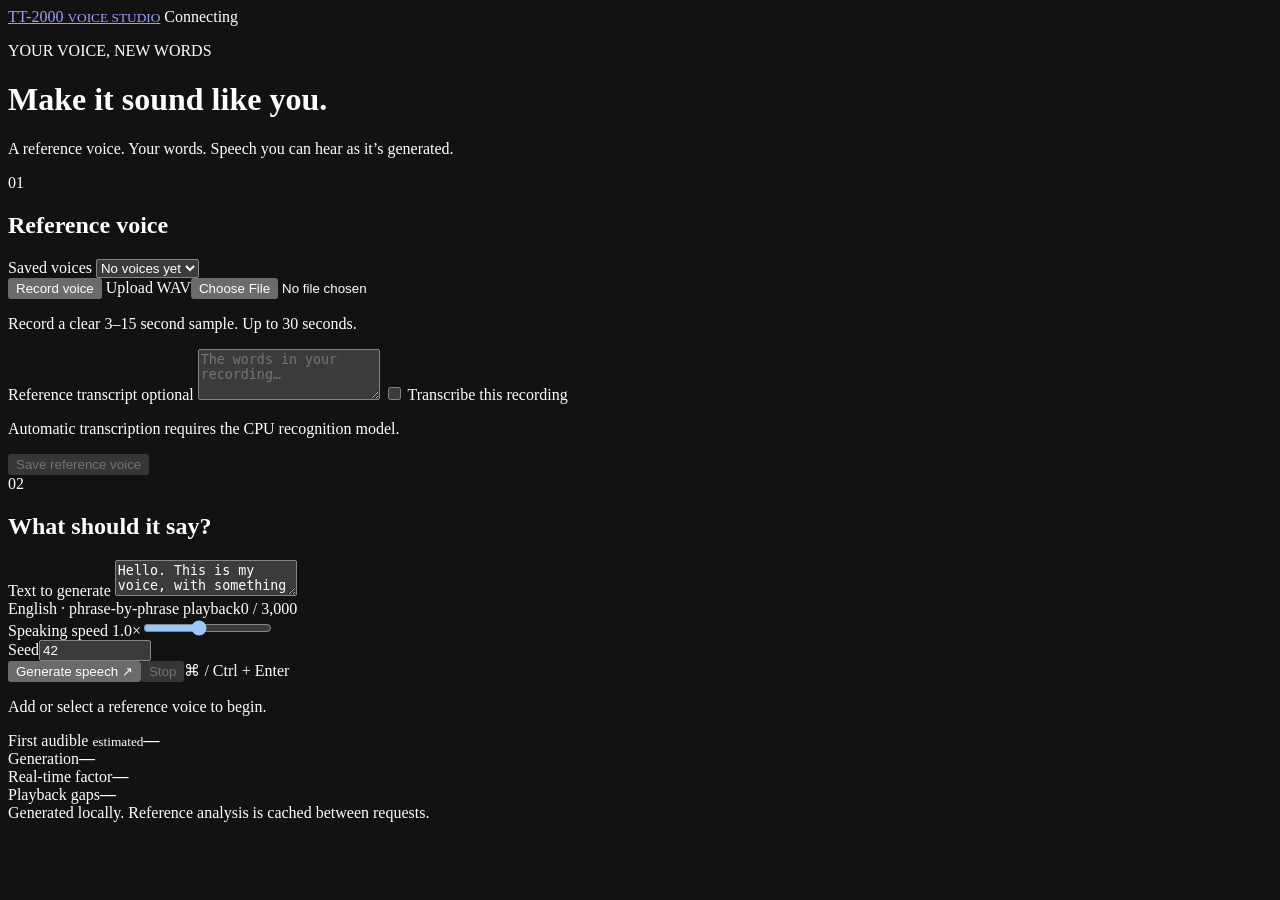
==== src/t2000/static/index.html @ 072b77ae "Add browser voice studio" ====
<!doctype html>
<html lang="en">
<head>
  <meta charset="utf-8">
  <meta name="viewport" content="width=device-width, initial-scale=1">
  <meta name="color-scheme" content="dark">
  <title>T-2000 · Voice Studio</title>
  <link rel="stylesheet" href="/static/studio.css">
</head>
<body>
  <div class="shell">
    <header class="topbar">
      <a class="brand" href="/" aria-label="T-2000 Voice Studio"><span class="brand-mark" aria-hidden="true">T</span><span>T-2000 <small>VOICE STUDIO</small></span></a>
      <span id="runtime-status" class="runtime-status" role="status"><i aria-hidden="true"></i>Connecting</span>
    </header>
    <main>
      <div class="intro"><p class="eyebrow">YOUR VOICE, NEW WORDS</p><h1>Make it sound like you.</h1><p>A reference voice. Your words. Speech you can hear as it’s generated.</p></div>
      <div class="studio-grid">
        <section class="panel reference-panel" aria-labelledby="reference-title">
          <div class="panel-heading"><span class="step">01</span><h2 id="reference-title">Reference voice</h2></div>
          <label for="profile-select">Saved voices</label>
          <select id="profile-select"><option value="">No voices yet</option></select>
          <div class="reference-actions">
            <button id="record-button" type="button" class="button secondary"><span id="record-dot" class="record-dot" aria-hidden="true"></span><span id="record-label">Record voice</span></button>
            <label class="button secondary upload-button" for="reference-file">Upload WAV<input id="reference-file" type="file" accept=".wav,audio/wav,audio/x-wav"></label>
          </div>
          <p id="capture-status" class="hint">Record a clear 3–15 second sample. Up to 30 seconds.</p>
          <audio id="reference-player" controls hidden preload="metadata" aria-label="Reference recording"></audio>
          <div id="draft-fields" hidden>
            <label for="voice-name">Voice name</label><input id="voice-name" type="text" maxlength="80" placeholder="My voice" autocomplete="off">
          </div>
          <div id="transcript-section">
            <label for="reference-transcript">Reference transcript <span class="optional">optional</span></label>
            <textarea id="reference-transcript" rows="3" maxlength="4000" placeholder="The words in your recording…"></textarea>
            <label id="transcribe-label" class="checkbox-label"><input id="auto-transcribe" type="checkbox"> Transcribe this recording</label>
            <p class="hint small">Automatic transcription requires the CPU recognition model.</p>
          </div>
          <button id="save-reference" type="button" class="button secondary full-width" disabled>Save reference voice</button>
          <button id="save-transcript" type="button" class="text-button" hidden>Save transcript</button>
          <button id="prepare-voice" type="button" class="button secondary full-width" hidden>Prepare voice for generation</button>
          <div id="reference-summary" class="reference-summary" hidden></div>
        </section>
        <section class="panel generation-panel" aria-labelledby="generation-title">
          <div class="panel-heading"><span class="step">02</span><h2 id="generation-title">What should it say?</h2></div>
          <label class="sr-only" for="speech-text">Text to generate</label>
          <textarea id="speech-text" class="speech-editor" maxlength="3000" placeholder="Write something you’d like to hear in this voice…" spellcheck="true">Hello. This is my voice, with something new to say.</textarea>
          <div class="editor-footer"><span>English · phrase-by-phrase playback</span><span id="character-count">0 / 3,000</span></div>
          <div class="generation-settings">
            <div class="speed-setting"><label for="speech-speed">Speaking speed <output id="speed-value" for="speech-speed">1.0×</output></label><input id="speech-speed" type="range" min="0.7" max="1.4" step="0.05" value="1"></div>
            <div class="seed-setting"><label for="speech-seed">Seed</label><input id="speech-seed" type="number" min="0" max="4294967295" step="1" value="42"></div>
          </div>
          <div class="generation-actions"><button id="generate-button" type="button" class="button primary">Generate speech <span aria-hidden="true">↗</span></button><button id="stop-button" type="button" class="button secondary" disabled>Stop</button><span class="keyboard-hint">⌘ / Ctrl + Enter</span></div>
          <p id="session-status" class="session-status" role="status" aria-live="polite">Add or select a reference voice to begin.</p>
          <div class="metrics" aria-label="Generation measurements">
            <div><span>First audible <small>estimated</small></span><strong id="metric-audible">—</strong></div>
            <div><span>Generation</span><strong id="metric-generation">—</strong></div>
            <div><span>Real-time factor</span><strong id="metric-rtf">—</strong></div>
            <div><span>Playback gaps</span><strong id="metric-gaps">—</strong></div>
          </div>
          <div id="output-section" class="output-section" hidden><div class="output-heading"><h3>Generated speech</h3><a id="download-link" class="text-button" download="t2000-speech.wav">Download WAV ↓</a></div><audio id="output-player" controls preload="metadata" aria-label="Generated speech"></audio></div>
        </section>
      </div>
      <section id="analysis-panel" class="panel analysis-panel" aria-labelledby="analysis-title" hidden>
        <div class="analysis-heading"><div><p class="eyebrow">REFERENCE DETAILS</p><h2 id="analysis-title">A closer listen.</h2></div><span class="hint">Acoustic diagnostics · pitch is approximate</span></div>
        <div class="plots"><figure><figcaption>Waveform <span>Amplitude over time</span></figcaption><canvas id="waveform-plot" role="img" aria-label="Reference waveform"></canvas></figure><figure><figcaption>Pitch <span>Fundamental frequency</span></figcaption><canvas id="pitch-plot" role="img" aria-label="Approximate reference pitch"></canvas></figure><figure><figcaption>Spectrum <span>Relative energy by frequency</span></figcaption><canvas id="spectrum-plot" role="img" aria-label="Reference frequency spectrum"></canvas></figure></div>
      </section>
    </main>
    <footer>Generated locally. <span>Reference analysis is cached between requests.</span></footer>
  </div>
  <script type="module" src="/static/studio.js"></script>
</body>
</html>
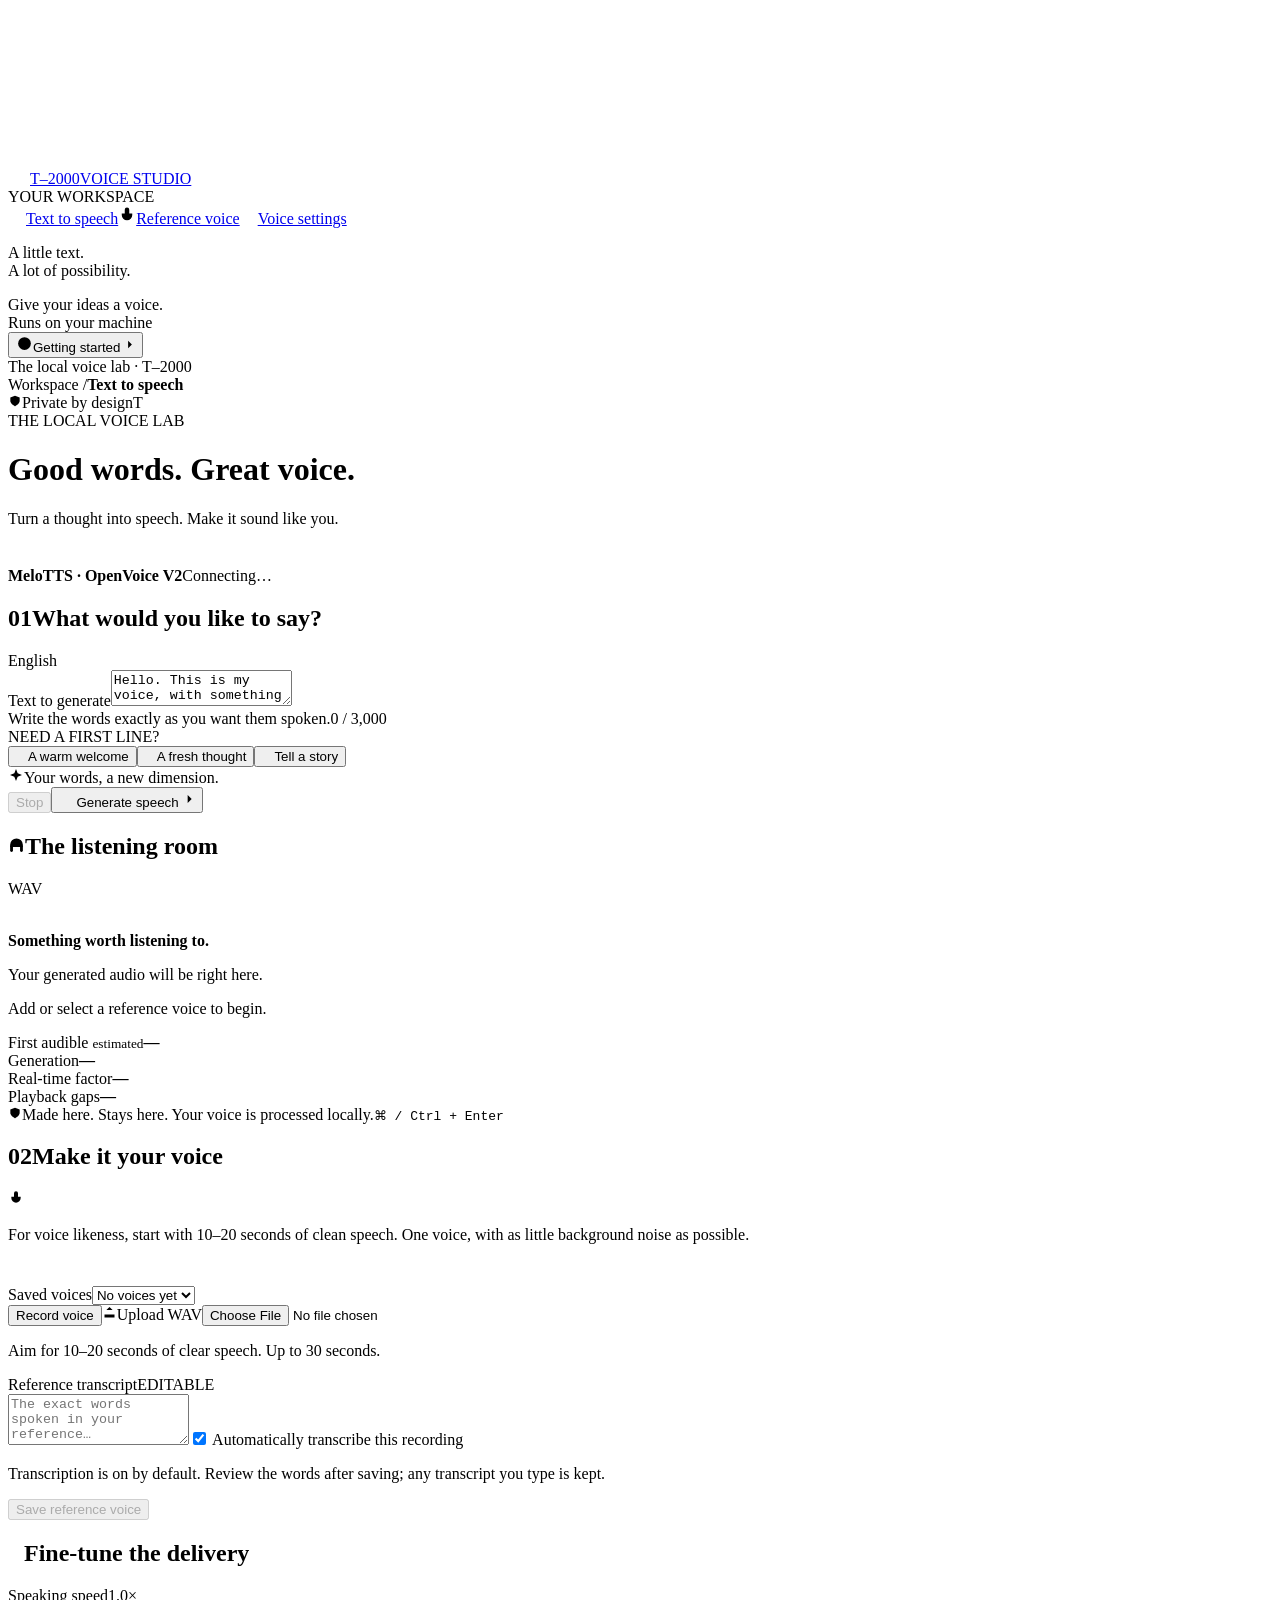
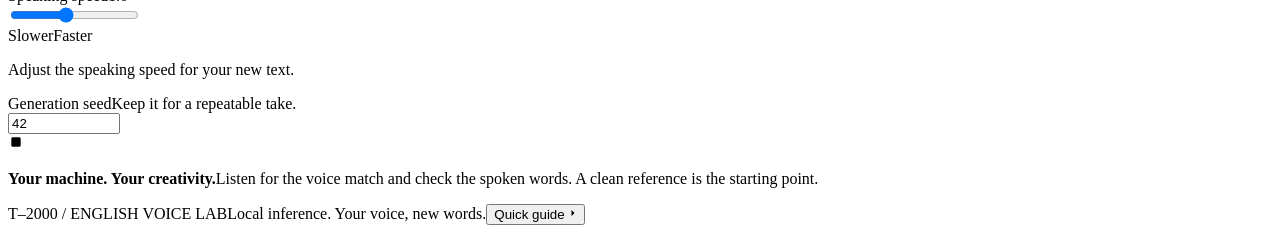
==== commit d7df0f0e: "feat(studio): Add voice engine controls and T-1000 layout Adopt the reference studio layout with edi" ====
--- a/src/t2000/static/index.html
+++ b/src/t2000/static/index.html
@@ -1,72 +1,66 @@
 <!doctype html>
 <html lang="en">
 <head>
-  <meta charset="utf-8">
-  <meta name="viewport" content="width=device-width, initial-scale=1">
-  <meta name="color-scheme" content="dark">
-  <title>T-2000 · Voice Studio</title>
-  <link rel="stylesheet" href="/static/studio.css">
+  <meta charset="utf-8"><meta name="viewport" content="width=device-width, initial-scale=1"><meta name="color-scheme" content="light">
+  <title>T-2000 · Voice Studio</title><link rel="stylesheet" href="/static/studio.css">
 </head>
 <body>
-  <div class="shell">
-    <header class="topbar">
-      <a class="brand" href="/" aria-label="T-2000 Voice Studio"><span class="brand-mark" aria-hidden="true">T</span><span>T-2000 <small>VOICE STUDIO</small></span></a>
-      <span id="runtime-status" class="runtime-status" role="status"><i aria-hidden="true"></i>Connecting</span>
-    </header>
-    <main>
-      <div class="intro"><p class="eyebrow">YOUR VOICE, NEW WORDS</p><h1>Make it sound like you.</h1><p>A reference voice. Your words. Speech you can hear as it’s generated.</p></div>
-      <div class="studio-grid">
-        <section class="panel reference-panel" aria-labelledby="reference-title">
-          <div class="panel-heading"><span class="step">01</span><h2 id="reference-title">Reference voice</h2></div>
-          <label for="profile-select">Saved voices</label>
-          <select id="profile-select"><option value="">No voices yet</option></select>
-          <div class="reference-actions">
-            <button id="record-button" type="button" class="button secondary"><span id="record-dot" class="record-dot" aria-hidden="true"></span><span id="record-label">Record voice</span></button>
-            <label class="button secondary upload-button" for="reference-file">Upload WAV<input id="reference-file" type="file" accept=".wav,audio/wav,audio/x-wav"></label>
+  <svg class="icon-definitions" xmlns="http://www.w3.org/2000/svg" aria-hidden="true"><defs>
+    <symbol id="icon-audio" viewBox="0 0 24 24"><path d="M3 10v4m4-7v10m5-14v18m5-14v10m4-7v4"/></symbol>
+    <symbol id="icon-mic" viewBox="0 0 24 24"><rect x="9" y="2" width="6" height="12" rx="3"/><path d="M5 10v2a7 7 0 0 0 14 0v-2M12 19v3m-4 0h8"/></symbol>
+    <symbol id="icon-settings" viewBox="0 0 24 24"><path d="M4 5h8m4 0h4M4 12h3m4 0h9M4 19h11m4 0h1M12 2v6M7 9v6m8 1v6"/></symbol>
+    <symbol id="icon-arrow" viewBox="0 0 24 24"><path d="M5 12h14m-6-6 6 6-6 6"/></symbol>
+    <symbol id="icon-shield" viewBox="0 0 24 24"><path d="m12 3 8 3v6c0 5-8 9-8 9s-8-4-8-9V6l8-3Z"/><path d="m8 12 3 3 5-6"/></symbol>
+    <symbol id="icon-help" viewBox="0 0 24 24"><circle cx="12" cy="12" r="9"/><path d="M9.5 9a2.5 2.5 0 1 1 4 2c-1.5.6-1.5 1-1.5 2m0 4h.01"/></symbol>
+    <symbol id="icon-upload" viewBox="0 0 24 24"><path d="M12 16V3m-5 5 5-5 5 5M4 15v5h16v-5"/></symbol>
+    <symbol id="icon-download" viewBox="0 0 24 24"><path d="M12 3v13m-5-5 5 5 5-5M4 17v4h16v-4"/></symbol>
+    <symbol id="icon-headphones" viewBox="0 0 24 24"><path d="M3 14v-3a9 9 0 0 1 18 0v3"/><rect x="3" y="12" width="4" height="9" rx="2"/><rect x="17" y="12" width="4" height="9" rx="2"/></symbol>
+    <symbol id="icon-spark" viewBox="0 0 24 24"><path d="m12 3 2.5 6.5L21 12l-6.5 2.5L12 21l-2.5-6.5L3 12l6.5-2.5L12 3Z"/></symbol>
+    <symbol id="icon-plus" viewBox="0 0 24 24"><path d="M12 5v14M5 12h14"/></symbol>
+    <symbol id="icon-cpu" viewBox="0 0 24 24"><rect x="5" y="5" width="14" height="14" rx="2"/><rect x="9" y="9" width="6" height="6"/><path d="M9 2v3m6-3v3M9 19v3m6-3v3M2 9h3m-3 6h3m14-6h3m-3 6h3"/></symbol>
+    <symbol id="icon-close" viewBox="0 0 24 24"><path d="m6 6 12 12M6 18 18 6"/></symbol>
+  </defs></svg>
+  <div class="studio-shell">
+    <aside class="sidebar">
+      <a class="brand" href="#studio" aria-label="T-2000 home"><span class="brand-mark"><svg class="icon" width="22" height="22"><use href="#icon-audio"/></svg></span><span>T–2000<span class="brand-subtitle">VOICE STUDIO</span></span></a>
+      <div class="workspace-label">YOUR WORKSPACE</div>
+      <nav aria-label="Workspace"><a href="#studio" class="nav-item active" aria-label="Text to speech"><svg class="icon" width="18" height="18"><use href="#icon-audio"/></svg>Text to speech<span class="nav-dot"></span></a><a href="#voice" class="nav-item" aria-label="Reference voice"><svg class="icon" width="18" height="18"><use href="#icon-mic"/></svg>Reference voice</a><a href="#settings" class="nav-item" aria-label="Voice settings"><svg class="icon" width="18" height="18"><use href="#icon-settings"/></svg>Voice settings</a></nav>
+      <div class="sidebar-note"><div class="mini-wave" aria-hidden="true"><span></span><span></span><span></span><span></span><span></span><span></span><span></span></div><p>A little text.<br>A lot of possibility.</p><span>Give your ideas a voice.</span></div>
+      <div class="sidebar-bottom"><div class="local-label"><span class="status-dot"></span>Runs on your machine</div><button class="help-button" type="button" data-open-help><svg class="icon" width="17" height="17"><use href="#icon-help"/></svg>Getting started<svg class="icon" width="15" height="15"><use href="#icon-arrow"/></svg></button><div class="sidebar-credit">The local voice lab · T–2000</div></div>
+    </aside>
+    <main id="studio">
+      <header class="topbar"><div class="breadcrumb">Workspace <span>/</span><strong>Text to speech</strong></div><div class="topbar-right"><span class="private-label"><svg class="icon" width="14" height="14"><use href="#icon-shield"/></svg>Private by design</span><span class="avatar" aria-hidden="true">T</span></div></header>
+      <div class="main-content">
+        <div class="page-heading"><div><div class="eyebrow"><span></span>THE LOCAL VOICE LAB</div><h1>Good words. <span>Great voice.</span></h1><p>Turn a thought into speech. Make it sound like you.</p></div><div class="model-badge"><span class="model-icon"><svg class="icon" width="19" height="19"><use href="#icon-audio"/></svg></span><div><strong id="engine-name">MeloTTS · OpenVoice V2</strong><span id="runtime-status" class="runtime-status" role="status"><i aria-hidden="true"></i>Connecting…</span></div></div></div>
+        <div class="studio-grid">
+          <div class="creation-column">
+            <section class="panel editor-panel" aria-labelledby="generation-title">
+              <div class="panel-heading"><h2 id="generation-title"><span class="step-number">01</span>What would you like to say?</h2><span class="small-label">English</span></div>
+              <div class="text-editor"><label class="sr-only" for="speech-text">Text to generate</label><textarea id="speech-text" class="speech-editor" maxlength="3000" placeholder="Write a sentence or a few paragraphs…" spellcheck="true">Hello. This is my voice, with something new to say.</textarea><div class="editor-meta"><span><span class="subtle-dot"></span>Write the words exactly as you want them spoken.</span><span id="character-count" aria-label="Character count">0 / 3,000</span></div></div>
+              <div class="inspiration"><span>NEED A FIRST LINE?</span><div><button type="button" data-example="Welcome back. It is lovely to hear from you again."><svg class="icon" width="12" height="12"><use href="#icon-plus"/></svg>A warm welcome</button><button type="button" data-example="A little text can become something worth listening to."><svg class="icon" width="12" height="12"><use href="#icon-plus"/></svg>A fresh thought</button><button type="button" data-example="The morning was quiet. Then, somewhere beyond the window, a bird began to sing."><svg class="icon" width="12" height="12"><use href="#icon-plus"/></svg>Tell a story</button></div></div>
+              <div class="generate-bar"><div class="generation-hint"><svg class="icon" width="16" height="16"><use href="#icon-spark"/></svg><span>Your words, a new dimension.</span></div><div class="generation-actions"><button id="stop-button" type="button" class="ui-button ui-button-outline" disabled>Stop</button><button id="generate-button" type="button" class="ui-button ui-button-default generate-button"><svg class="icon" width="17" height="17"><use href="#icon-audio"/></svg>Generate speech<svg class="icon" width="16" height="16"><use href="#icon-arrow"/></svg></button></div></div>
+            </section>
+            <section class="panel output-panel" id="listening-room" aria-labelledby="listening-title">
+              <div class="panel-heading"><h2 id="listening-title"><svg class="icon" width="17" height="17"><use href="#icon-headphones"/></svg>The listening room</h2><span id="output-format" class="small-label">WAV</span></div>
+              <div class="output-body"><div id="empty-output" class="output-empty"><div class="empty-audio-lines"><svg class="icon" width="30" height="30"><use href="#icon-audio"/></svg></div><strong>Something worth listening to.</strong><p>Your generated audio will be right here.</p></div><div id="output-section" class="output-section" hidden><div class="audio-result-label"><span><span class="status-dot"></span>Your generated speech</span><a id="download-link" class="download-link" download="t2000-speech.wav"><svg class="icon" width="15" height="15"><use href="#icon-download"/></svg>Download WAV</a></div><audio id="output-player" controls preload="metadata" aria-label="Generated speech"></audio></div><p id="session-status" class="session-status result-status" role="status" aria-live="polite">Add or select a reference voice to begin.</p><div class="metrics" aria-label="Generation measurements"><div><span>First audible <small>estimated</small></span><strong id="metric-audible">—</strong></div><div><span>Generation</span><strong id="metric-generation">—</strong></div><div><span>Real-time factor</span><strong id="metric-rtf">—</strong></div><div><span>Playback gaps</span><strong id="metric-gaps">—</strong></div></div></div>
+            </section>
+            <div class="creation-footer"><svg class="icon" width="14" height="14"><use href="#icon-shield"/></svg><span>Made here. Stays here. Your voice is processed locally.</span><kbd>⌘ / Ctrl + Enter</kbd></div>
           </div>
-          <p id="capture-status" class="hint">Record a clear 3–15 second sample. Up to 30 seconds.</p>
-          <audio id="reference-player" controls hidden preload="metadata" aria-label="Reference recording"></audio>
-          <div id="draft-fields" hidden>
-            <label for="voice-name">Voice name</label><input id="voice-name" type="text" maxlength="80" placeholder="My voice" autocomplete="off">
+          <div class="voice-column">
+            <section class="panel reference-panel" id="voice" aria-labelledby="reference-title">
+              <div class="panel-heading"><h2 id="reference-title"><span class="step-number">02</span>Make it your voice</h2><svg class="icon muted-icon" width="16" height="16"><use href="#icon-mic"/></svg></div>
+              <div class="reference-body"><p id="reference-description" class="section-description">For voice likeness, start with 10–20 seconds of clean speech. One voice, with as little background noise as possible.</p><div id="selected-voice" class="selected-voice"><span class="voice-avatar"><svg class="icon" width="22" height="22"><use href="#icon-audio"/></svg></span><div class="voice-picker"><label for="profile-select">Saved voices</label><select id="profile-select"><option value="">No voices yet</option></select></div></div><audio id="reference-player" controls hidden preload="metadata" aria-label="Reference recording"></audio><div class="reference-actions"><button id="record-button" type="button" class="ui-button ui-button-outline"><span id="record-dot" class="record-dot" aria-hidden="true"></span><span id="record-label">Record voice</span></button><label class="ui-button ui-button-outline upload-button" for="reference-file"><svg class="icon" width="15" height="15"><use href="#icon-upload"/></svg>Upload WAV<input id="reference-file" type="file" accept=".wav,audio/wav,audio/x-wav" aria-label="Upload reference WAV"></label></div><p id="capture-status" class="reference-note" role="status">Aim for 10–20 seconds of clear speech. Up to 30 seconds.</p><p id="reference-guidance" class="reference-guidance" role="status" hidden></p><div id="draft-fields" hidden><label class="field-label" for="voice-name">Voice name</label><input id="voice-name" type="text" maxlength="80" placeholder="My voice" autocomplete="off"></div><div id="transcript-section"><div class="transcript-heading"><label for="reference-transcript">Reference transcript</label><span>EDITABLE</span></div><textarea id="reference-transcript" class="transcript-input" rows="3" maxlength="4000" placeholder="The exact words spoken in your reference…"></textarea><label id="transcribe-label" class="checkbox-label"><input id="auto-transcribe" type="checkbox" checked> Automatically transcribe this recording</label><p id="transcript-status" class="transcript-help" role="status">Transcription is on by default. Review the words after saving; any transcript you type is kept.</p></div><button id="save-reference" type="button" class="ui-button ui-button-default full-width" disabled>Save reference voice</button><div class="reference-tools"><button id="save-transcript" type="button" class="text-button" hidden>Save transcript</button><button id="prepare-voice" type="button" class="text-button" hidden>Prepare voice for generation</button></div><div id="reference-summary" class="reference-summary" hidden></div></div>
+            </section>
+            <section class="panel settings-panel" id="settings" aria-labelledby="settings-title"><div class="panel-heading"><h2 id="settings-title"><svg class="icon" width="16" height="16"><use href="#icon-settings"/></svg>Fine-tune the delivery</h2></div><div class="settings-body"><div id="engine-field" class="engine-field" hidden><label for="voice-engine">Voice engine</label><select id="voice-engine" aria-describedby="engine-help"><option value="melo-openvoice-v2">Melo/OpenVoice · Fast</option></select><p id="engine-help" class="delivery-help">Compare each engine with your recording. Changing engines keeps your saved voices.</p></div><p id="delivery-planner-status" class="planner-hint" hidden>Context-aware phrasing</p><div class="range-label"><label id="speech-speed-label" for="speech-speed">Speaking speed</label><output id="speed-value" for="speech-speed">1.0×</output></div><input id="speech-speed" type="range" min="0.7" max="1.4" step="0.05" value="1" aria-describedby="speech-speed-help"><div class="range-captions"><span>Slower</span><span>Faster</span></div><p id="speech-speed-help" class="delivery-help">Adjust the speaking speed for your new text.</p><div class="seed-field"><div><label for="speech-seed">Generation seed</label><span>Keep it for a repeatable take.</span></div><input id="speech-seed" type="number" min="0" max="4294967295" step="1" value="42"></div></div></section>
+            <div class="device-note"><svg class="icon" width="16" height="16"><use href="#icon-cpu"/></svg><p><strong>Your machine. Your creativity.</strong><span>Listen for the voice match and check the spoken words. A clean reference is the starting point.</span></p></div>
           </div>
-          <div id="transcript-section">
-            <label for="reference-transcript">Reference transcript <span class="optional">optional</span></label>
-            <textarea id="reference-transcript" rows="3" maxlength="4000" placeholder="The words in your recording…"></textarea>
-            <label id="transcribe-label" class="checkbox-label"><input id="auto-transcribe" type="checkbox"> Transcribe this recording</label>
-            <p class="hint small">Automatic transcription requires the CPU recognition model.</p>
-          </div>
-          <button id="save-reference" type="button" class="button secondary full-width" disabled>Save reference voice</button>
-          <button id="save-transcript" type="button" class="text-button" hidden>Save transcript</button>
-          <button id="prepare-voice" type="button" class="button secondary full-width" hidden>Prepare voice for generation</button>
-          <div id="reference-summary" class="reference-summary" hidden></div>
-        </section>
-        <section class="panel generation-panel" aria-labelledby="generation-title">
-          <div class="panel-heading"><span class="step">02</span><h2 id="generation-title">What should it say?</h2></div>
-          <label class="sr-only" for="speech-text">Text to generate</label>
-          <textarea id="speech-text" class="speech-editor" maxlength="3000" placeholder="Write something you’d like to hear in this voice…" spellcheck="true">Hello. This is my voice, with something new to say.</textarea>
-          <div class="editor-footer"><span>English · phrase-by-phrase playback</span><span id="character-count">0 / 3,000</span></div>
-          <div class="generation-settings">
-            <div class="speed-setting"><label for="speech-speed">Speaking speed <output id="speed-value" for="speech-speed">1.0×</output></label><input id="speech-speed" type="range" min="0.7" max="1.4" step="0.05" value="1"></div>
-            <div class="seed-setting"><label for="speech-seed">Seed</label><input id="speech-seed" type="number" min="0" max="4294967295" step="1" value="42"></div>
-          </div>
-          <div class="generation-actions"><button id="generate-button" type="button" class="button primary">Generate speech <span aria-hidden="true">↗</span></button><button id="stop-button" type="button" class="button secondary" disabled>Stop</button><span class="keyboard-hint">⌘ / Ctrl + Enter</span></div>
-          <p id="session-status" class="session-status" role="status" aria-live="polite">Add or select a reference voice to begin.</p>
-          <div class="metrics" aria-label="Generation measurements">
-            <div><span>First audible <small>estimated</small></span><strong id="metric-audible">—</strong></div>
-            <div><span>Generation</span><strong id="metric-generation">—</strong></div>
-            <div><span>Real-time factor</span><strong id="metric-rtf">—</strong></div>
-            <div><span>Playback gaps</span><strong id="metric-gaps">—</strong></div>
-          </div>
-          <div id="output-section" class="output-section" hidden><div class="output-heading"><h3>Generated speech</h3><a id="download-link" class="text-button" download="t2000-speech.wav">Download WAV ↓</a></div><audio id="output-player" controls preload="metadata" aria-label="Generated speech"></audio></div>
-        </section>
+        </div>
+        <section id="analysis-panel" class="panel analysis-panel" aria-labelledby="analysis-title" hidden><div class="panel-heading"><h2 id="analysis-title">A closer listen.</h2><span class="small-label">Reference diagnostics</span></div><div class="plots"><figure><figcaption>Waveform<span>Amplitude over time</span></figcaption><canvas id="waveform-plot" role="img" aria-label="Reference waveform"></canvas></figure><figure><figcaption>Pitch<span>Approximate fundamental frequency</span></figcaption><canvas id="pitch-plot" role="img" aria-label="Approximate reference pitch"></canvas></figure><figure><figcaption>Spectrum<span>Relative energy by frequency</span></figcaption><canvas id="spectrum-plot" role="img" aria-label="Reference frequency spectrum"></canvas></figure></div></section>
+        <footer class="page-footer"><span>T–2000 <span>/</span> ENGLISH VOICE LAB</span><span>Local inference. Your voice, new words.</span><button type="button" data-open-help>Quick guide<svg class="icon" width="12" height="12"><use href="#icon-arrow"/></svg></button></footer>
       </div>
-      <section id="analysis-panel" class="panel analysis-panel" aria-labelledby="analysis-title" hidden>
-        <div class="analysis-heading"><div><p class="eyebrow">REFERENCE DETAILS</p><h2 id="analysis-title">A closer listen.</h2></div><span class="hint">Acoustic diagnostics · pitch is approximate</span></div>
-        <div class="plots"><figure><figcaption>Waveform <span>Amplitude over time</span></figcaption><canvas id="waveform-plot" role="img" aria-label="Reference waveform"></canvas></figure><figure><figcaption>Pitch <span>Fundamental frequency</span></figcaption><canvas id="pitch-plot" role="img" aria-label="Approximate reference pitch"></canvas></figure><figure><figcaption>Spectrum <span>Relative energy by frequency</span></figcaption><canvas id="spectrum-plot" role="img" aria-label="Reference frequency spectrum"></canvas></figure></div>
-      </section>
     </main>
-    <footer>Generated locally. <span>Reference analysis is cached between requests.</span></footer>
   </div>
+  <dialog id="help-dialog" class="help-dialog" aria-labelledby="help-title"><div class="dialog-heading"><h2 id="help-title">Make yourself heard.</h2><button id="close-help" class="ui-button ui-button-ghost ui-button-icon" type="button" aria-label="Close getting started"><svg class="icon" width="18" height="18"><use href="#icon-close"/></svg></button></div><ol><li><strong>Bring your voice.</strong> <span id="help-reference-guidance">Record or upload 10–20 seconds of clear, single-speaker speech, up to 30 seconds. Listen back for noise, clipping, and long silences. Shorter clips still work.</span></li><li><strong>Check the words.</strong> Saving transcribes your reference automatically. Review the transcript and correct any words the recognizer missed.</li><li><strong>Make it speak.</strong> Prepare your saved voice, enter new words, and generate. Each completed phrase plays as it arrives.</li></ol><p id="backend-guidance">Your recording guides the voice color. Use Speaking speed for pace, and listen for pitch and delivery differences.</p><p>Listen to the result for pronunciation and voice similarity. Use Stop to clear playback and cancel generation between model calls.</p></dialog>
   <script type="module" src="/static/studio.js"></script>
 </body>
 </html>
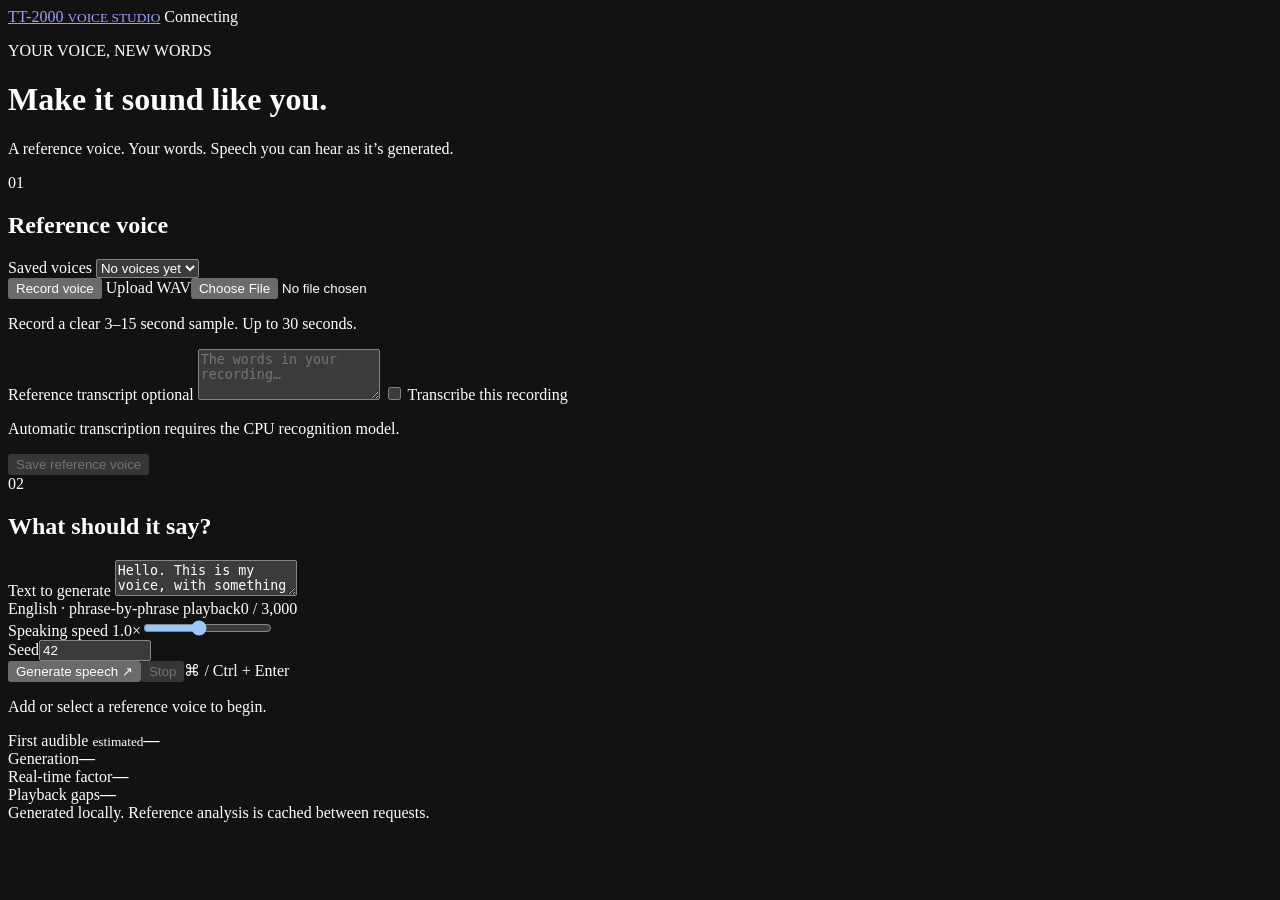
==== commit 6d646d86: "Add reference cleanup previews and start/end trimming" ====
--- a/src/t2000/static/index.html
+++ b/src/t2000/static/index.html
@@ -1,66 +1,83 @@
 <!doctype html>
 <html lang="en">
 <head>
-  <meta charset="utf-8"><meta name="viewport" content="width=device-width, initial-scale=1"><meta name="color-scheme" content="light">
-  <title>T-2000 · Voice Studio</title><link rel="stylesheet" href="/static/studio.css">
+  <meta charset="utf-8">
+  <meta name="viewport" content="width=device-width, initial-scale=1">
+  <meta name="color-scheme" content="dark">
+  <title>T-2000 · Voice Studio</title>
+  <link rel="stylesheet" href="/static/studio.css">
 </head>
 <body>
-  <svg class="icon-definitions" xmlns="http://www.w3.org/2000/svg" aria-hidden="true"><defs>
-    <symbol id="icon-audio" viewBox="0 0 24 24"><path d="M3 10v4m4-7v10m5-14v18m5-14v10m4-7v4"/></symbol>
-    <symbol id="icon-mic" viewBox="0 0 24 24"><rect x="9" y="2" width="6" height="12" rx="3"/><path d="M5 10v2a7 7 0 0 0 14 0v-2M12 19v3m-4 0h8"/></symbol>
-    <symbol id="icon-settings" viewBox="0 0 24 24"><path d="M4 5h8m4 0h4M4 12h3m4 0h9M4 19h11m4 0h1M12 2v6M7 9v6m8 1v6"/></symbol>
-    <symbol id="icon-arrow" viewBox="0 0 24 24"><path d="M5 12h14m-6-6 6 6-6 6"/></symbol>
-    <symbol id="icon-shield" viewBox="0 0 24 24"><path d="m12 3 8 3v6c0 5-8 9-8 9s-8-4-8-9V6l8-3Z"/><path d="m8 12 3 3 5-6"/></symbol>
-    <symbol id="icon-help" viewBox="0 0 24 24"><circle cx="12" cy="12" r="9"/><path d="M9.5 9a2.5 2.5 0 1 1 4 2c-1.5.6-1.5 1-1.5 2m0 4h.01"/></symbol>
-    <symbol id="icon-upload" viewBox="0 0 24 24"><path d="M12 16V3m-5 5 5-5 5 5M4 15v5h16v-5"/></symbol>
-    <symbol id="icon-download" viewBox="0 0 24 24"><path d="M12 3v13m-5-5 5 5 5-5M4 17v4h16v-4"/></symbol>
-    <symbol id="icon-headphones" viewBox="0 0 24 24"><path d="M3 14v-3a9 9 0 0 1 18 0v3"/><rect x="3" y="12" width="4" height="9" rx="2"/><rect x="17" y="12" width="4" height="9" rx="2"/></symbol>
-    <symbol id="icon-spark" viewBox="0 0 24 24"><path d="m12 3 2.5 6.5L21 12l-6.5 2.5L12 21l-2.5-6.5L3 12l6.5-2.5L12 3Z"/></symbol>
-    <symbol id="icon-plus" viewBox="0 0 24 24"><path d="M12 5v14M5 12h14"/></symbol>
-    <symbol id="icon-cpu" viewBox="0 0 24 24"><rect x="5" y="5" width="14" height="14" rx="2"/><rect x="9" y="9" width="6" height="6"/><path d="M9 2v3m6-3v3M9 19v3m6-3v3M2 9h3m-3 6h3m14-6h3m-3 6h3"/></symbol>
-    <symbol id="icon-close" viewBox="0 0 24 24"><path d="m6 6 12 12M6 18 18 6"/></symbol>
-  </defs></svg>
-  <div class="studio-shell">
-    <aside class="sidebar">
-      <a class="brand" href="#studio" aria-label="T-2000 home"><span class="brand-mark"><svg class="icon" width="22" height="22"><use href="#icon-audio"/></svg></span><span>T–2000<span class="brand-subtitle">VOICE STUDIO</span></span></a>
-      <div class="workspace-label">YOUR WORKSPACE</div>
-      <nav aria-label="Workspace"><a href="#studio" class="nav-item active" aria-label="Text to speech"><svg class="icon" width="18" height="18"><use href="#icon-audio"/></svg>Text to speech<span class="nav-dot"></span></a><a href="#voice" class="nav-item" aria-label="Reference voice"><svg class="icon" width="18" height="18"><use href="#icon-mic"/></svg>Reference voice</a><a href="#settings" class="nav-item" aria-label="Voice settings"><svg class="icon" width="18" height="18"><use href="#icon-settings"/></svg>Voice settings</a></nav>
-      <div class="sidebar-note"><div class="mini-wave" aria-hidden="true"><span></span><span></span><span></span><span></span><span></span><span></span><span></span></div><p>A little text.<br>A lot of possibility.</p><span>Give your ideas a voice.</span></div>
-      <div class="sidebar-bottom"><div class="local-label"><span class="status-dot"></span>Runs on your machine</div><button class="help-button" type="button" data-open-help><svg class="icon" width="17" height="17"><use href="#icon-help"/></svg>Getting started<svg class="icon" width="15" height="15"><use href="#icon-arrow"/></svg></button><div class="sidebar-credit">The local voice lab · T–2000</div></div>
-    </aside>
-    <main id="studio">
-      <header class="topbar"><div class="breadcrumb">Workspace <span>/</span><strong>Text to speech</strong></div><div class="topbar-right"><span class="private-label"><svg class="icon" width="14" height="14"><use href="#icon-shield"/></svg>Private by design</span><span class="avatar" aria-hidden="true">T</span></div></header>
-      <div class="main-content">
-        <div class="page-heading"><div><div class="eyebrow"><span></span>THE LOCAL VOICE LAB</div><h1>Good words. <span>Great voice.</span></h1><p>Turn a thought into speech. Make it sound like you.</p></div><div class="model-badge"><span class="model-icon"><svg class="icon" width="19" height="19"><use href="#icon-audio"/></svg></span><div><strong id="engine-name">MeloTTS · OpenVoice V2</strong><span id="runtime-status" class="runtime-status" role="status"><i aria-hidden="true"></i>Connecting…</span></div></div></div>
-        <div class="studio-grid">
-          <div class="creation-column">
-            <section class="panel editor-panel" aria-labelledby="generation-title">
-              <div class="panel-heading"><h2 id="generation-title"><span class="step-number">01</span>What would you like to say?</h2><span class="small-label">English</span></div>
-              <div class="text-editor"><label class="sr-only" for="speech-text">Text to generate</label><textarea id="speech-text" class="speech-editor" maxlength="3000" placeholder="Write a sentence or a few paragraphs…" spellcheck="true">Hello. This is my voice, with something new to say.</textarea><div class="editor-meta"><span><span class="subtle-dot"></span>Write the words exactly as you want them spoken.</span><span id="character-count" aria-label="Character count">0 / 3,000</span></div></div>
-              <div class="inspiration"><span>NEED A FIRST LINE?</span><div><button type="button" data-example="Welcome back. It is lovely to hear from you again."><svg class="icon" width="12" height="12"><use href="#icon-plus"/></svg>A warm welcome</button><button type="button" data-example="A little text can become something worth listening to."><svg class="icon" width="12" height="12"><use href="#icon-plus"/></svg>A fresh thought</button><button type="button" data-example="The morning was quiet. Then, somewhere beyond the window, a bird began to sing."><svg class="icon" width="12" height="12"><use href="#icon-plus"/></svg>Tell a story</button></div></div>
-              <div class="generate-bar"><div class="generation-hint"><svg class="icon" width="16" height="16"><use href="#icon-spark"/></svg><span>Your words, a new dimension.</span></div><div class="generation-actions"><button id="stop-button" type="button" class="ui-button ui-button-outline" disabled>Stop</button><button id="generate-button" type="button" class="ui-button ui-button-default generate-button"><svg class="icon" width="17" height="17"><use href="#icon-audio"/></svg>Generate speech<svg class="icon" width="16" height="16"><use href="#icon-arrow"/></svg></button></div></div>
-            </section>
-            <section class="panel output-panel" id="listening-room" aria-labelledby="listening-title">
-              <div class="panel-heading"><h2 id="listening-title"><svg class="icon" width="17" height="17"><use href="#icon-headphones"/></svg>The listening room</h2><span id="output-format" class="small-label">WAV</span></div>
-              <div class="output-body"><div id="empty-output" class="output-empty"><div class="empty-audio-lines"><svg class="icon" width="30" height="30"><use href="#icon-audio"/></svg></div><strong>Something worth listening to.</strong><p>Your generated audio will be right here.</p></div><div id="output-section" class="output-section" hidden><div class="audio-result-label"><span><span class="status-dot"></span>Your generated speech</span><a id="download-link" class="download-link" download="t2000-speech.wav"><svg class="icon" width="15" height="15"><use href="#icon-download"/></svg>Download WAV</a></div><audio id="output-player" controls preload="metadata" aria-label="Generated speech"></audio></div><p id="session-status" class="session-status result-status" role="status" aria-live="polite">Add or select a reference voice to begin.</p><div class="metrics" aria-label="Generation measurements"><div><span>First audible <small>estimated</small></span><strong id="metric-audible">—</strong></div><div><span>Generation</span><strong id="metric-generation">—</strong></div><div><span>Real-time factor</span><strong id="metric-rtf">—</strong></div><div><span>Playback gaps</span><strong id="metric-gaps">—</strong></div></div></div>
-            </section>
-            <div class="creation-footer"><svg class="icon" width="14" height="14"><use href="#icon-shield"/></svg><span>Made here. Stays here. Your voice is processed locally.</span><kbd>⌘ / Ctrl + Enter</kbd></div>
+  <div class="shell">
+    <header class="topbar">
+      <a class="brand" href="/" aria-label="T-2000 Voice Studio"><span class="brand-mark" aria-hidden="true">T</span><span>T-2000 <small>VOICE STUDIO</small></span></a>
+      <span id="runtime-status" class="runtime-status" role="status"><i aria-hidden="true"></i>Connecting</span>
+    </header>
+    <main>
+      <div class="intro"><p class="eyebrow">YOUR VOICE, NEW WORDS</p><h1>Make it sound like you.</h1><p>A reference voice. Your words. Speech you can hear as it’s generated.</p></div>
+      <div class="studio-grid">
+        <section class="panel reference-panel" aria-labelledby="reference-title">
+          <div class="panel-heading"><span class="step">01</span><h2 id="reference-title">Reference voice</h2></div>
+          <label for="profile-select">Saved voices</label>
+          <select id="profile-select"><option value="">No voices yet</option></select>
+          <div class="reference-actions">
+            <button id="record-button" type="button" class="button secondary"><span id="record-dot" class="record-dot" aria-hidden="true"></span><span id="record-label">Record voice</span></button>
+            <label class="button secondary upload-button" for="reference-file">Upload WAV<input id="reference-file" type="file" accept=".wav,audio/wav,audio/x-wav"></label>
           </div>
-          <div class="voice-column">
-            <section class="panel reference-panel" id="voice" aria-labelledby="reference-title">
-              <div class="panel-heading"><h2 id="reference-title"><span class="step-number">02</span>Make it your voice</h2><svg class="icon muted-icon" width="16" height="16"><use href="#icon-mic"/></svg></div>
-              <div class="reference-body"><p id="reference-description" class="section-description">For voice likeness, start with 10–20 seconds of clean speech. One voice, with as little background noise as possible.</p><div id="selected-voice" class="selected-voice"><span class="voice-avatar"><svg class="icon" width="22" height="22"><use href="#icon-audio"/></svg></span><div class="voice-picker"><label for="profile-select">Saved voices</label><select id="profile-select"><option value="">No voices yet</option></select></div></div><audio id="reference-player" controls hidden preload="metadata" aria-label="Reference recording"></audio><div class="reference-actions"><button id="record-button" type="button" class="ui-button ui-button-outline"><span id="record-dot" class="record-dot" aria-hidden="true"></span><span id="record-label">Record voice</span></button><label class="ui-button ui-button-outline upload-button" for="reference-file"><svg class="icon" width="15" height="15"><use href="#icon-upload"/></svg>Upload WAV<input id="reference-file" type="file" accept=".wav,audio/wav,audio/x-wav" aria-label="Upload reference WAV"></label></div><p id="capture-status" class="reference-note" role="status">Aim for 10–20 seconds of clear speech. Up to 30 seconds.</p><p id="reference-guidance" class="reference-guidance" role="status" hidden></p><div id="draft-fields" hidden><label class="field-label" for="voice-name">Voice name</label><input id="voice-name" type="text" maxlength="80" placeholder="My voice" autocomplete="off"></div><div id="transcript-section"><div class="transcript-heading"><label for="reference-transcript">Reference transcript</label><span>EDITABLE</span></div><textarea id="reference-transcript" class="transcript-input" rows="3" maxlength="4000" placeholder="The exact words spoken in your reference…"></textarea><label id="transcribe-label" class="checkbox-label"><input id="auto-transcribe" type="checkbox" checked> Automatically transcribe this recording</label><p id="transcript-status" class="transcript-help" role="status">Transcription is on by default. Review the words after saving; any transcript you type is kept.</p></div><button id="save-reference" type="button" class="ui-button ui-button-default full-width" disabled>Save reference voice</button><div class="reference-tools"><button id="save-transcript" type="button" class="text-button" hidden>Save transcript</button><button id="prepare-voice" type="button" class="text-button" hidden>Prepare voice for generation</button></div><div id="reference-summary" class="reference-summary" hidden></div></div>
-            </section>
-            <section class="panel settings-panel" id="settings" aria-labelledby="settings-title"><div class="panel-heading"><h2 id="settings-title"><svg class="icon" width="16" height="16"><use href="#icon-settings"/></svg>Fine-tune the delivery</h2></div><div class="settings-body"><div id="engine-field" class="engine-field" hidden><label for="voice-engine">Voice engine</label><select id="voice-engine" aria-describedby="engine-help"><option value="melo-openvoice-v2">Melo/OpenVoice · Fast</option></select><p id="engine-help" class="delivery-help">Compare each engine with your recording. Changing engines keeps your saved voices.</p></div><p id="delivery-planner-status" class="planner-hint" hidden>Context-aware phrasing</p><div class="range-label"><label id="speech-speed-label" for="speech-speed">Speaking speed</label><output id="speed-value" for="speech-speed">1.0×</output></div><input id="speech-speed" type="range" min="0.7" max="1.4" step="0.05" value="1" aria-describedby="speech-speed-help"><div class="range-captions"><span>Slower</span><span>Faster</span></div><p id="speech-speed-help" class="delivery-help">Adjust the speaking speed for your new text.</p><div class="seed-field"><div><label for="speech-seed">Generation seed</label><span>Keep it for a repeatable take.</span></div><input id="speech-seed" type="number" min="0" max="4294967295" step="1" value="42"></div></div></section>
-            <div class="device-note"><svg class="icon" width="16" height="16"><use href="#icon-cpu"/></svg><p><strong>Your machine. Your creativity.</strong><span>Listen for the voice match and check the spoken words. A clean reference is the starting point.</span></p></div>
+          <p id="capture-status" class="hint">Record a clear 3–15 second sample. Up to 30 seconds.</p>
+          <audio id="reference-player" controls hidden preload="metadata" aria-label="Reference recording"></audio>
+          <button id="edit-reference" type="button" class="text-button" hidden>Clean up or trim this voice</button>
+          <div id="draft-fields" hidden>
+            <fieldset class="reference-editor" id="reference-editor">
+              <legend>Clean up and trim</legend>
+              <label class="checkbox-label"><input id="noise-reduction" type="checkbox" checked> Reduce background noise</label>
+              <label class="checkbox-label"><input id="auto-trim" type="checkbox"> Trim quiet edges automatically</label>
+              <div class="crop-fields"><div><label for="trim-start">Start (seconds)</label><input id="trim-start" type="number" min="0" step="0.01" value="0" inputmode="decimal"></div><div><label for="trim-end">End (seconds)</label><input id="trim-end" type="number" min="0" step="0.01" placeholder="Full recording" inputmode="decimal"></div></div>
+              <p class="hint small">Keep at least 1 second. Background suppression reduces steady hiss and hum; competing voices or music may remain.</p>
+              <div class="cleanup-actions"><button id="preview-reference" type="button" class="button secondary">Preview changes</button><button id="reset-reference" type="button" class="text-button">Reset edits</button></div>
+              <button id="compare-reference" type="button" class="text-button" hidden>Listen to original</button>
+              <p id="cleanup-status" class="hint small" role="status" aria-live="polite">Preview your changes before saving.</p>
+            </fieldset>
+            <label for="voice-name">Voice name</label><input id="voice-name" type="text" maxlength="80" placeholder="My voice" autocomplete="off">
           </div>
-        </div>
-        <section id="analysis-panel" class="panel analysis-panel" aria-labelledby="analysis-title" hidden><div class="panel-heading"><h2 id="analysis-title">A closer listen.</h2><span class="small-label">Reference diagnostics</span></div><div class="plots"><figure><figcaption>Waveform<span>Amplitude over time</span></figcaption><canvas id="waveform-plot" role="img" aria-label="Reference waveform"></canvas></figure><figure><figcaption>Pitch<span>Approximate fundamental frequency</span></figcaption><canvas id="pitch-plot" role="img" aria-label="Approximate reference pitch"></canvas></figure><figure><figcaption>Spectrum<span>Relative energy by frequency</span></figcaption><canvas id="spectrum-plot" role="img" aria-label="Reference frequency spectrum"></canvas></figure></div></section>
-        <footer class="page-footer"><span>T–2000 <span>/</span> ENGLISH VOICE LAB</span><span>Local inference. Your voice, new words.</span><button type="button" data-open-help>Quick guide<svg class="icon" width="12" height="12"><use href="#icon-arrow"/></svg></button></footer>
+          <div id="transcript-section">
+            <label for="reference-transcript">Reference transcript <span class="optional">optional</span></label>
+            <textarea id="reference-transcript" rows="3" maxlength="4000" placeholder="The words in your recording…"></textarea>
+            <label id="transcribe-label" class="checkbox-label"><input id="auto-transcribe" type="checkbox"> Transcribe this recording</label>
+            <p class="hint small">Automatic transcription requires the CPU recognition model.</p>
+          </div>
+          <button id="save-reference" type="button" class="button secondary full-width" disabled>Save reference voice</button>
+          <button id="save-transcript" type="button" class="text-button" hidden>Save transcript</button>
+          <button id="prepare-voice" type="button" class="button secondary full-width" hidden>Prepare voice for generation</button>
+          <div id="reference-summary" class="reference-summary" hidden></div>
+        </section>
+        <section class="panel generation-panel" aria-labelledby="generation-title">
+          <div class="panel-heading"><span class="step">02</span><h2 id="generation-title">What should it say?</h2></div>
+          <label class="sr-only" for="speech-text">Text to generate</label>
+          <textarea id="speech-text" class="speech-editor" maxlength="3000" placeholder="Write something you’d like to hear in this voice…" spellcheck="true">Hello. This is my voice, with something new to say.</textarea>
+          <div class="editor-footer"><span>English · phrase-by-phrase playback</span><span id="character-count">0 / 3,000</span></div>
+          <div class="generation-settings">
+            <div class="speed-setting"><label for="speech-speed">Speaking speed <output id="speed-value" for="speech-speed">1.0×</output></label><input id="speech-speed" type="range" min="0.7" max="1.4" step="0.05" value="1"></div>
+            <div class="seed-setting"><label for="speech-seed">Seed</label><input id="speech-seed" type="number" min="0" max="4294967295" step="1" value="42"></div>
+          </div>
+          <div class="generation-actions"><button id="generate-button" type="button" class="button primary">Generate speech <span aria-hidden="true">↗</span></button><button id="stop-button" type="button" class="button secondary" disabled>Stop</button><span class="keyboard-hint">⌘ / Ctrl + Enter</span></div>
+          <p id="session-status" class="session-status" role="status" aria-live="polite">Add or select a reference voice to begin.</p>
+          <div class="metrics" aria-label="Generation measurements">
+            <div><span>First audible <small>estimated</small></span><strong id="metric-audible">—</strong></div>
+            <div><span>Generation</span><strong id="metric-generation">—</strong></div>
+            <div><span>Real-time factor</span><strong id="metric-rtf">—</strong></div>
+            <div><span>Playback gaps</span><strong id="metric-gaps">—</strong></div>
+          </div>
+          <div id="output-section" class="output-section" hidden><div class="output-heading"><h3>Generated speech</h3><a id="download-link" class="text-button" download="t2000-speech.wav">Download WAV ↓</a></div><audio id="output-player" controls preload="metadata" aria-label="Generated speech"></audio></div>
+        </section>
       </div>
+      <section id="analysis-panel" class="panel analysis-panel" aria-labelledby="analysis-title" hidden>
+        <div class="analysis-heading"><div><p class="eyebrow">REFERENCE DETAILS</p><h2 id="analysis-title">A closer listen.</h2></div><span class="hint">Acoustic diagnostics · pitch is approximate</span></div>
+        <div class="plots"><figure><figcaption>Waveform <span>Amplitude over time</span></figcaption><canvas id="waveform-plot" role="img" aria-label="Reference waveform"></canvas></figure><figure><figcaption>Pitch <span>Fundamental frequency</span></figcaption><canvas id="pitch-plot" role="img" aria-label="Approximate reference pitch"></canvas></figure><figure><figcaption>Spectrum <span>Relative energy by frequency</span></figcaption><canvas id="spectrum-plot" role="img" aria-label="Reference frequency spectrum"></canvas></figure></div>
+      </section>
     </main>
+    <footer>Generated locally. <span>Reference analysis is cached between requests.</span></footer>
   </div>
-  <dialog id="help-dialog" class="help-dialog" aria-labelledby="help-title"><div class="dialog-heading"><h2 id="help-title">Make yourself heard.</h2><button id="close-help" class="ui-button ui-button-ghost ui-button-icon" type="button" aria-label="Close getting started"><svg class="icon" width="18" height="18"><use href="#icon-close"/></svg></button></div><ol><li><strong>Bring your voice.</strong> <span id="help-reference-guidance">Record or upload 10–20 seconds of clear, single-speaker speech, up to 30 seconds. Listen back for noise, clipping, and long silences. Shorter clips still work.</span></li><li><strong>Check the words.</strong> Saving transcribes your reference automatically. Review the transcript and correct any words the recognizer missed.</li><li><strong>Make it speak.</strong> Prepare your saved voice, enter new words, and generate. Each completed phrase plays as it arrives.</li></ol><p id="backend-guidance">Your recording guides the voice color. Use Speaking speed for pace, and listen for pitch and delivery differences.</p><p>Listen to the result for pronunciation and voice similarity. Use Stop to clear playback and cancel generation between model calls.</p></dialog>
   <script type="module" src="/static/studio.js"></script>
 </body>
 </html>
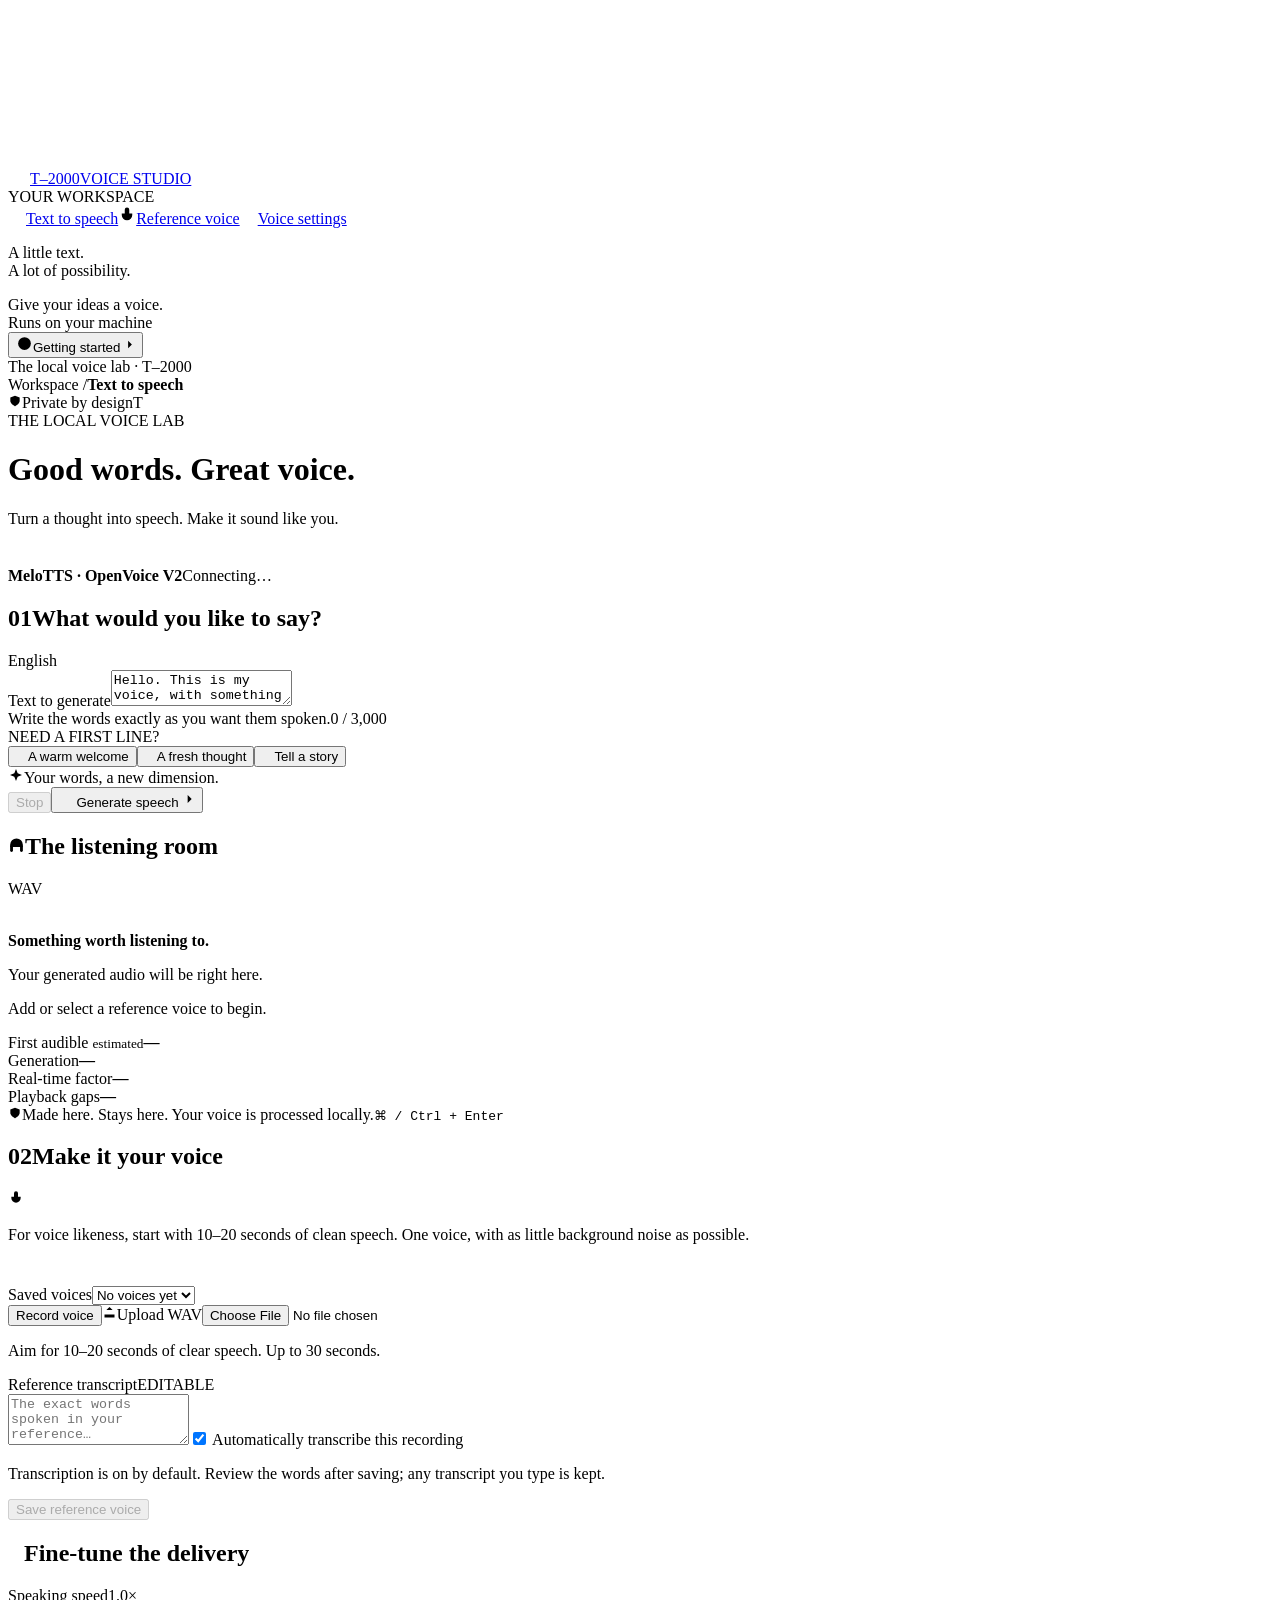
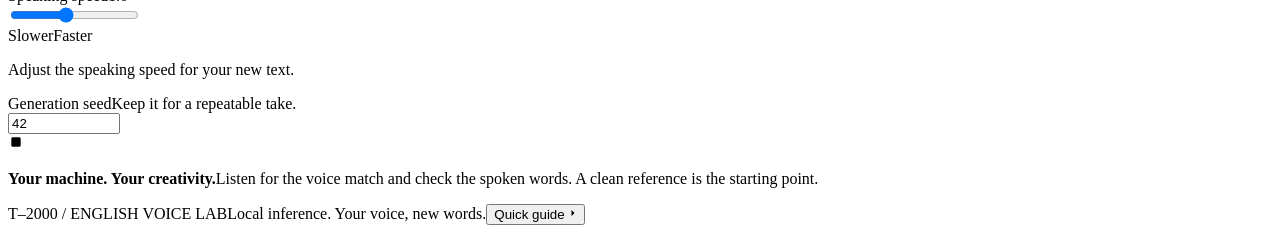
==== commit 1ce43dbe: "Merge main and resolve reference studio conflicts" ====
--- a/src/t2000/static/index.html
+++ b/src/t2000/static/index.html
@@ -1,83 +1,75 @@
 <!doctype html>
 <html lang="en">
 <head>
-  <meta charset="utf-8">
-  <meta name="viewport" content="width=device-width, initial-scale=1">
-  <meta name="color-scheme" content="dark">
-  <title>T-2000 · Voice Studio</title>
-  <link rel="stylesheet" href="/static/studio.css">
+  <meta charset="utf-8"><meta name="viewport" content="width=device-width, initial-scale=1"><meta name="color-scheme" content="light">
+  <title>T-2000 · Voice Studio</title><link rel="stylesheet" href="/static/studio.css">
 </head>
 <body>
-  <div class="shell">
-    <header class="topbar">
-      <a class="brand" href="/" aria-label="T-2000 Voice Studio"><span class="brand-mark" aria-hidden="true">T</span><span>T-2000 <small>VOICE STUDIO</small></span></a>
-      <span id="runtime-status" class="runtime-status" role="status"><i aria-hidden="true"></i>Connecting</span>
-    </header>
-    <main>
-      <div class="intro"><p class="eyebrow">YOUR VOICE, NEW WORDS</p><h1>Make it sound like you.</h1><p>A reference voice. Your words. Speech you can hear as it’s generated.</p></div>
-      <div class="studio-grid">
-        <section class="panel reference-panel" aria-labelledby="reference-title">
-          <div class="panel-heading"><span class="step">01</span><h2 id="reference-title">Reference voice</h2></div>
-          <label for="profile-select">Saved voices</label>
-          <select id="profile-select"><option value="">No voices yet</option></select>
-          <div class="reference-actions">
-            <button id="record-button" type="button" class="button secondary"><span id="record-dot" class="record-dot" aria-hidden="true"></span><span id="record-label">Record voice</span></button>
-            <label class="button secondary upload-button" for="reference-file">Upload WAV<input id="reference-file" type="file" accept=".wav,audio/wav,audio/x-wav"></label>
+  <svg class="icon-definitions" xmlns="http://www.w3.org/2000/svg" aria-hidden="true"><defs>
+    <symbol id="icon-audio" viewBox="0 0 24 24"><path d="M3 10v4m4-7v10m5-14v18m5-14v10m4-7v4"/></symbol>
+    <symbol id="icon-mic" viewBox="0 0 24 24"><rect x="9" y="2" width="6" height="12" rx="3"/><path d="M5 10v2a7 7 0 0 0 14 0v-2M12 19v3m-4 0h8"/></symbol>
+    <symbol id="icon-settings" viewBox="0 0 24 24"><path d="M4 5h8m4 0h4M4 12h3m4 0h9M4 19h11m4 0h1M12 2v6M7 9v6m8 1v6"/></symbol>
+    <symbol id="icon-arrow" viewBox="0 0 24 24"><path d="M5 12h14m-6-6 6 6-6 6"/></symbol>
+    <symbol id="icon-shield" viewBox="0 0 24 24"><path d="m12 3 8 3v6c0 5-8 9-8 9s-8-4-8-9V6l8-3Z"/><path d="m8 12 3 3 5-6"/></symbol>
+    <symbol id="icon-help" viewBox="0 0 24 24"><circle cx="12" cy="12" r="9"/><path d="M9.5 9a2.5 2.5 0 1 1 4 2c-1.5.6-1.5 1-1.5 2m0 4h.01"/></symbol>
+    <symbol id="icon-upload" viewBox="0 0 24 24"><path d="M12 16V3m-5 5 5-5 5 5M4 15v5h16v-5"/></symbol>
+    <symbol id="icon-download" viewBox="0 0 24 24"><path d="M12 3v13m-5-5 5 5 5-5M4 17v4h16v-4"/></symbol>
+    <symbol id="icon-headphones" viewBox="0 0 24 24"><path d="M3 14v-3a9 9 0 0 1 18 0v3"/><rect x="3" y="12" width="4" height="9" rx="2"/><rect x="17" y="12" width="4" height="9" rx="2"/></symbol>
+    <symbol id="icon-spark" viewBox="0 0 24 24"><path d="m12 3 2.5 6.5L21 12l-6.5 2.5L12 21l-2.5-6.5L3 12l6.5-2.5L12 3Z"/></symbol>
+    <symbol id="icon-plus" viewBox="0 0 24 24"><path d="M12 5v14M5 12h14"/></symbol>
+    <symbol id="icon-cpu" viewBox="0 0 24 24"><rect x="5" y="5" width="14" height="14" rx="2"/><rect x="9" y="9" width="6" height="6"/><path d="M9 2v3m6-3v3M9 19v3m6-3v3M2 9h3m-3 6h3m14-6h3m-3 6h3"/></symbol>
+    <symbol id="icon-close" viewBox="0 0 24 24"><path d="m6 6 12 12M6 18 18 6"/></symbol>
+  </defs></svg>
+  <div class="studio-shell">
+    <aside class="sidebar">
+      <a class="brand" href="#studio" aria-label="T-2000 home"><span class="brand-mark"><svg class="icon" width="22" height="22"><use href="#icon-audio"/></svg></span><span>T–2000<span class="brand-subtitle">VOICE STUDIO</span></span></a>
+      <div class="workspace-label">YOUR WORKSPACE</div>
+      <nav aria-label="Workspace"><a href="#studio" class="nav-item active" aria-label="Text to speech"><svg class="icon" width="18" height="18"><use href="#icon-audio"/></svg>Text to speech<span class="nav-dot"></span></a><a href="#voice" class="nav-item" aria-label="Reference voice"><svg class="icon" width="18" height="18"><use href="#icon-mic"/></svg>Reference voice</a><a href="#settings" class="nav-item" aria-label="Voice settings"><svg class="icon" width="18" height="18"><use href="#icon-settings"/></svg>Voice settings</a></nav>
+      <div class="sidebar-note"><div class="mini-wave" aria-hidden="true"><span></span><span></span><span></span><span></span><span></span><span></span><span></span></div><p>A little text.<br>A lot of possibility.</p><span>Give your ideas a voice.</span></div>
+      <div class="sidebar-bottom"><div class="local-label"><span class="status-dot"></span>Runs on your machine</div><button class="help-button" type="button" data-open-help><svg class="icon" width="17" height="17"><use href="#icon-help"/></svg>Getting started<svg class="icon" width="15" height="15"><use href="#icon-arrow"/></svg></button><div class="sidebar-credit">The local voice lab · T–2000</div></div>
+    </aside>
+    <main id="studio">
+      <header class="topbar"><div class="breadcrumb">Workspace <span>/</span><strong>Text to speech</strong></div><div class="topbar-right"><span class="private-label"><svg class="icon" width="14" height="14"><use href="#icon-shield"/></svg>Private by design</span><span class="avatar" aria-hidden="true">T</span></div></header>
+      <div class="main-content">
+        <div class="page-heading"><div><div class="eyebrow"><span></span>THE LOCAL VOICE LAB</div><h1>Good words. <span>Great voice.</span></h1><p>Turn a thought into speech. Make it sound like you.</p></div><div class="model-badge"><span class="model-icon"><svg class="icon" width="19" height="19"><use href="#icon-audio"/></svg></span><div><strong id="engine-name">MeloTTS · OpenVoice V2</strong><span id="runtime-status" class="runtime-status" role="status"><i aria-hidden="true"></i>Connecting…</span></div></div></div>
+        <div class="studio-grid">
+          <div class="creation-column">
+            <section class="panel editor-panel" aria-labelledby="generation-title">
+              <div class="panel-heading"><h2 id="generation-title"><span class="step-number">01</span>What would you like to say?</h2><span class="small-label">English</span></div>
+              <div class="text-editor"><label class="sr-only" for="speech-text">Text to generate</label><textarea id="speech-text" class="speech-editor" maxlength="3000" placeholder="Write a sentence or a few paragraphs…" spellcheck="true">Hello. This is my voice, with something new to say.</textarea><div class="editor-meta"><span><span class="subtle-dot"></span>Write the words exactly as you want them spoken.</span><span id="character-count" aria-label="Character count">0 / 3,000</span></div></div>
+              <div class="inspiration"><span>NEED A FIRST LINE?</span><div><button type="button" data-example="Welcome back. It is lovely to hear from you again."><svg class="icon" width="12" height="12"><use href="#icon-plus"/></svg>A warm welcome</button><button type="button" data-example="A little text can become something worth listening to."><svg class="icon" width="12" height="12"><use href="#icon-plus"/></svg>A fresh thought</button><button type="button" data-example="The morning was quiet. Then, somewhere beyond the window, a bird began to sing."><svg class="icon" width="12" height="12"><use href="#icon-plus"/></svg>Tell a story</button></div></div>
+              <div class="generate-bar"><div class="generation-hint"><svg class="icon" width="16" height="16"><use href="#icon-spark"/></svg><span>Your words, a new dimension.</span></div><div class="generation-actions"><button id="stop-button" type="button" class="ui-button ui-button-outline" disabled>Stop</button><button id="generate-button" type="button" class="ui-button ui-button-default generate-button"><svg class="icon" width="17" height="17"><use href="#icon-audio"/></svg>Generate speech<svg class="icon" width="16" height="16"><use href="#icon-arrow"/></svg></button></div></div>
+            </section>
+            <section class="panel output-panel" id="listening-room" aria-labelledby="listening-title">
+              <div class="panel-heading"><h2 id="listening-title"><svg class="icon" width="17" height="17"><use href="#icon-headphones"/></svg>The listening room</h2><span id="output-format" class="small-label">WAV</span></div>
+              <div class="output-body"><div id="empty-output" class="output-empty"><div class="empty-audio-lines"><svg class="icon" width="30" height="30"><use href="#icon-audio"/></svg></div><strong>Something worth listening to.</strong><p>Your generated audio will be right here.</p></div><div id="output-section" class="output-section" hidden><div class="audio-result-label"><span><span class="status-dot"></span>Your generated speech</span><a id="download-link" class="download-link" download="t2000-speech.wav"><svg class="icon" width="15" height="15"><use href="#icon-download"/></svg>Download WAV</a></div><audio id="output-player" controls preload="metadata" aria-label="Generated speech"></audio></div><p id="session-status" class="session-status result-status" role="status" aria-live="polite">Add or select a reference voice to begin.</p><div class="metrics" aria-label="Generation measurements"><div><span>First audible <small>estimated</small></span><strong id="metric-audible">—</strong></div><div><span>Generation</span><strong id="metric-generation">—</strong></div><div><span>Real-time factor</span><strong id="metric-rtf">—</strong></div><div><span>Playback gaps</span><strong id="metric-gaps">—</strong></div></div></div>
+            </section>
+            <div class="creation-footer"><svg class="icon" width="14" height="14"><use href="#icon-shield"/></svg><span>Made here. Stays here. Your voice is processed locally.</span><kbd>⌘ / Ctrl + Enter</kbd></div>
           </div>
-          <p id="capture-status" class="hint">Record a clear 3–15 second sample. Up to 30 seconds.</p>
-          <audio id="reference-player" controls hidden preload="metadata" aria-label="Reference recording"></audio>
-          <button id="edit-reference" type="button" class="text-button" hidden>Clean up or trim this voice</button>
-          <div id="draft-fields" hidden>
-            <fieldset class="reference-editor" id="reference-editor">
-              <legend>Clean up and trim</legend>
-              <label class="checkbox-label"><input id="noise-reduction" type="checkbox" checked> Reduce background noise</label>
-              <label class="checkbox-label"><input id="auto-trim" type="checkbox"> Trim quiet edges automatically</label>
-              <div class="crop-fields"><div><label for="trim-start">Start (seconds)</label><input id="trim-start" type="number" min="0" step="0.01" value="0" inputmode="decimal"></div><div><label for="trim-end">End (seconds)</label><input id="trim-end" type="number" min="0" step="0.01" placeholder="Full recording" inputmode="decimal"></div></div>
-              <p class="hint small">Keep at least 1 second. Background suppression reduces steady hiss and hum; competing voices or music may remain.</p>
-              <div class="cleanup-actions"><button id="preview-reference" type="button" class="button secondary">Preview changes</button><button id="reset-reference" type="button" class="text-button">Reset edits</button></div>
-              <button id="compare-reference" type="button" class="text-button" hidden>Listen to original</button>
-              <p id="cleanup-status" class="hint small" role="status" aria-live="polite">Preview your changes before saving.</p>
-            </fieldset>
-            <label for="voice-name">Voice name</label><input id="voice-name" type="text" maxlength="80" placeholder="My voice" autocomplete="off">
+          <div class="voice-column">
+            <section class="panel reference-panel" id="voice" aria-labelledby="reference-title">
+              <div class="panel-heading"><h2 id="reference-title"><span class="step-number">02</span>Make it your voice</h2><svg class="icon muted-icon" width="16" height="16"><use href="#icon-mic"/></svg></div>
+              <div class="reference-body"><p id="reference-description" class="section-description">For voice likeness, start with 10–20 seconds of clean speech. One voice, with as little background noise as possible.</p><div id="selected-voice" class="selected-voice"><span class="voice-avatar"><svg class="icon" width="22" height="22"><use href="#icon-audio"/></svg></span><div class="voice-picker"><label for="profile-select">Saved voices</label><select id="profile-select"><option value="">No voices yet</option></select></div></div><audio id="reference-player" controls hidden preload="metadata" aria-label="Reference recording"></audio><button id="edit-reference" type="button" class="text-button edit-reference" hidden>Clean up or trim this voice</button><div class="reference-actions"><button id="record-button" type="button" class="ui-button ui-button-outline"><span id="record-dot" class="record-dot" aria-hidden="true"></span><span id="record-label">Record voice</span></button><label class="ui-button ui-button-outline upload-button" for="reference-file"><svg class="icon" width="15" height="15"><use href="#icon-upload"/></svg>Upload WAV<input id="reference-file" type="file" accept=".wav,audio/wav,audio/x-wav" aria-label="Upload reference WAV"></label></div><p id="capture-status" class="reference-note" role="status">Aim for 10–20 seconds of clear speech. Up to 30 seconds.</p><p id="reference-guidance" class="reference-guidance" role="status" hidden></p><div id="draft-fields" hidden><fieldset class="reference-editor" id="reference-editor">
+                  <legend>Clean up and trim</legend>
+                  <label class="checkbox-label"><input id="noise-reduction" type="checkbox" checked> Reduce background noise</label>
+                  <label class="checkbox-label"><input id="auto-trim" type="checkbox"> Trim quiet edges automatically</label>
+                  <div class="crop-fields"><div><label for="trim-start">Start (seconds)</label><input id="trim-start" type="number" min="0" step="0.01" value="0" inputmode="decimal"></div><div><label for="trim-end">End (seconds)</label><input id="trim-end" type="number" min="0" step="0.01" placeholder="Full recording" inputmode="decimal"></div></div>
+                  <p class="cleanup-help">Keep at least 1 second. Suppression reduces steady hiss and hum; competing voices or music may remain.</p>
+                  <div class="cleanup-actions"><button id="preview-reference" type="button" class="ui-button ui-button-outline">Preview changes</button><button id="reset-reference" type="button" class="text-button">Reset edits</button></div>
+                  <button id="compare-reference" type="button" class="text-button" hidden>Listen to original</button>
+                  <p id="cleanup-status" class="cleanup-help" role="status" aria-live="polite">Preview your changes before saving.</p>
+                </fieldset><label class="field-label" for="voice-name">Voice name</label><input id="voice-name" type="text" maxlength="80" placeholder="My voice" autocomplete="off"></div><div id="transcript-section"><div class="transcript-heading"><label for="reference-transcript">Reference transcript</label><span>EDITABLE</span></div><textarea id="reference-transcript" class="transcript-input" rows="3" maxlength="4000" placeholder="The exact words spoken in your reference…"></textarea><label id="transcribe-label" class="checkbox-label"><input id="auto-transcribe" type="checkbox" checked> Automatically transcribe this recording</label><p id="transcript-status" class="transcript-help" role="status">Transcription is on by default. Review the words after saving; any transcript you type is kept.</p></div><button id="save-reference" type="button" class="ui-button ui-button-default full-width" disabled>Save reference voice</button><div class="reference-tools"><button id="save-transcript" type="button" class="text-button" hidden>Save transcript</button><button id="prepare-voice" type="button" class="text-button" hidden>Prepare voice for generation</button></div><div id="reference-summary" class="reference-summary" hidden></div></div>
+            </section>
+            <section class="panel settings-panel" id="settings" aria-labelledby="settings-title"><div class="panel-heading"><h2 id="settings-title"><svg class="icon" width="16" height="16"><use href="#icon-settings"/></svg>Fine-tune the delivery</h2></div><div class="settings-body"><div id="engine-field" class="engine-field" hidden><label for="voice-engine">Voice engine</label><select id="voice-engine" aria-describedby="engine-help"><option value="melo-openvoice-v2">Melo/OpenVoice · Fast</option></select><p id="engine-help" class="delivery-help">Compare each engine with your recording. Changing engines keeps your saved voices.</p></div><p id="delivery-planner-status" class="planner-hint" hidden>Context-aware phrasing</p><div class="range-label"><label id="speech-speed-label" for="speech-speed">Speaking speed</label><output id="speed-value" for="speech-speed">1.0×</output></div><input id="speech-speed" type="range" min="0.7" max="1.4" step="0.05" value="1" aria-describedby="speech-speed-help"><div class="range-captions"><span>Slower</span><span>Faster</span></div><p id="speech-speed-help" class="delivery-help">Adjust the speaking speed for your new text.</p><div class="seed-field"><div><label for="speech-seed">Generation seed</label><span>Keep it for a repeatable take.</span></div><input id="speech-seed" type="number" min="0" max="4294967295" step="1" value="42"></div></div></section>
+            <div class="device-note"><svg class="icon" width="16" height="16"><use href="#icon-cpu"/></svg><p><strong>Your machine. Your creativity.</strong><span>Listen for the voice match and check the spoken words. A clean reference is the starting point.</span></p></div>
           </div>
-          <div id="transcript-section">
-            <label for="reference-transcript">Reference transcript <span class="optional">optional</span></label>
-            <textarea id="reference-transcript" rows="3" maxlength="4000" placeholder="The words in your recording…"></textarea>
-            <label id="transcribe-label" class="checkbox-label"><input id="auto-transcribe" type="checkbox"> Transcribe this recording</label>
-            <p class="hint small">Automatic transcription requires the CPU recognition model.</p>
-          </div>
-          <button id="save-reference" type="button" class="button secondary full-width" disabled>Save reference voice</button>
-          <button id="save-transcript" type="button" class="text-button" hidden>Save transcript</button>
-          <button id="prepare-voice" type="button" class="button secondary full-width" hidden>Prepare voice for generation</button>
-          <div id="reference-summary" class="reference-summary" hidden></div>
-        </section>
-        <section class="panel generation-panel" aria-labelledby="generation-title">
-          <div class="panel-heading"><span class="step">02</span><h2 id="generation-title">What should it say?</h2></div>
-          <label class="sr-only" for="speech-text">Text to generate</label>
-          <textarea id="speech-text" class="speech-editor" maxlength="3000" placeholder="Write something you’d like to hear in this voice…" spellcheck="true">Hello. This is my voice, with something new to say.</textarea>
-          <div class="editor-footer"><span>English · phrase-by-phrase playback</span><span id="character-count">0 / 3,000</span></div>
-          <div class="generation-settings">
-            <div class="speed-setting"><label for="speech-speed">Speaking speed <output id="speed-value" for="speech-speed">1.0×</output></label><input id="speech-speed" type="range" min="0.7" max="1.4" step="0.05" value="1"></div>
-            <div class="seed-setting"><label for="speech-seed">Seed</label><input id="speech-seed" type="number" min="0" max="4294967295" step="1" value="42"></div>
-          </div>
-          <div class="generation-actions"><button id="generate-button" type="button" class="button primary">Generate speech <span aria-hidden="true">↗</span></button><button id="stop-button" type="button" class="button secondary" disabled>Stop</button><span class="keyboard-hint">⌘ / Ctrl + Enter</span></div>
-          <p id="session-status" class="session-status" role="status" aria-live="polite">Add or select a reference voice to begin.</p>
-          <div class="metrics" aria-label="Generation measurements">
-            <div><span>First audible <small>estimated</small></span><strong id="metric-audible">—</strong></div>
-            <div><span>Generation</span><strong id="metric-generation">—</strong></div>
-            <div><span>Real-time factor</span><strong id="metric-rtf">—</strong></div>
-            <div><span>Playback gaps</span><strong id="metric-gaps">—</strong></div>
-          </div>
-          <div id="output-section" class="output-section" hidden><div class="output-heading"><h3>Generated speech</h3><a id="download-link" class="text-button" download="t2000-speech.wav">Download WAV ↓</a></div><audio id="output-player" controls preload="metadata" aria-label="Generated speech"></audio></div>
-        </section>
+        </div>
+        <section id="analysis-panel" class="panel analysis-panel" aria-labelledby="analysis-title" hidden><div class="panel-heading"><h2 id="analysis-title">A closer listen.</h2><span class="small-label">Reference diagnostics</span></div><div class="plots"><figure><figcaption>Waveform<span>Amplitude over time</span></figcaption><canvas id="waveform-plot" role="img" aria-label="Reference waveform"></canvas></figure><figure><figcaption>Pitch<span>Approximate fundamental frequency</span></figcaption><canvas id="pitch-plot" role="img" aria-label="Approximate reference pitch"></canvas></figure><figure><figcaption>Spectrum<span>Relative energy by frequency</span></figcaption><canvas id="spectrum-plot" role="img" aria-label="Reference frequency spectrum"></canvas></figure></div></section>
+        <footer class="page-footer"><span>T–2000 <span>/</span> ENGLISH VOICE LAB</span><span>Local inference. Your voice, new words.</span><button type="button" data-open-help>Quick guide<svg class="icon" width="12" height="12"><use href="#icon-arrow"/></svg></button></footer>
       </div>
-      <section id="analysis-panel" class="panel analysis-panel" aria-labelledby="analysis-title" hidden>
-        <div class="analysis-heading"><div><p class="eyebrow">REFERENCE DETAILS</p><h2 id="analysis-title">A closer listen.</h2></div><span class="hint">Acoustic diagnostics · pitch is approximate</span></div>
-        <div class="plots"><figure><figcaption>Waveform <span>Amplitude over time</span></figcaption><canvas id="waveform-plot" role="img" aria-label="Reference waveform"></canvas></figure><figure><figcaption>Pitch <span>Fundamental frequency</span></figcaption><canvas id="pitch-plot" role="img" aria-label="Approximate reference pitch"></canvas></figure><figure><figcaption>Spectrum <span>Relative energy by frequency</span></figcaption><canvas id="spectrum-plot" role="img" aria-label="Reference frequency spectrum"></canvas></figure></div>
-      </section>
     </main>
-    <footer>Generated locally. <span>Reference analysis is cached between requests.</span></footer>
   </div>
+  <dialog id="help-dialog" class="help-dialog" aria-labelledby="help-title"><div class="dialog-heading"><h2 id="help-title">Make yourself heard.</h2><button id="close-help" class="ui-button ui-button-ghost ui-button-icon" type="button" aria-label="Close getting started"><svg class="icon" width="18" height="18"><use href="#icon-close"/></svg></button></div><ol><li><strong>Bring your voice.</strong> <span id="help-reference-guidance">Record or upload 10–20 seconds of clear, single-speaker speech, up to 30 seconds. Listen back for noise, clipping, and long silences. Shorter clips still work.</span></li><li><strong>Clean up and trim.</strong> Preview background noise reduction and start/end edits, then compare with the original. Editing a saved voice makes a new copy.</li><li><strong>Check the words.</strong> Saving transcribes your reference automatically. Review the transcript and correct any words the recognizer missed.</li><li><strong>Make it speak.</strong> Prepare your saved voice, enter new words, and generate. Each completed phrase plays as it arrives.</li></ol><p id="backend-guidance">Your recording guides the voice color. Use Speaking speed for pace, and listen for pitch and delivery differences.</p><p>Listen to the result for pronunciation and voice similarity. Use Stop to clear playback and cancel generation between model calls.</p></dialog>
   <script type="module" src="/static/studio.js"></script>
 </body>
 </html>
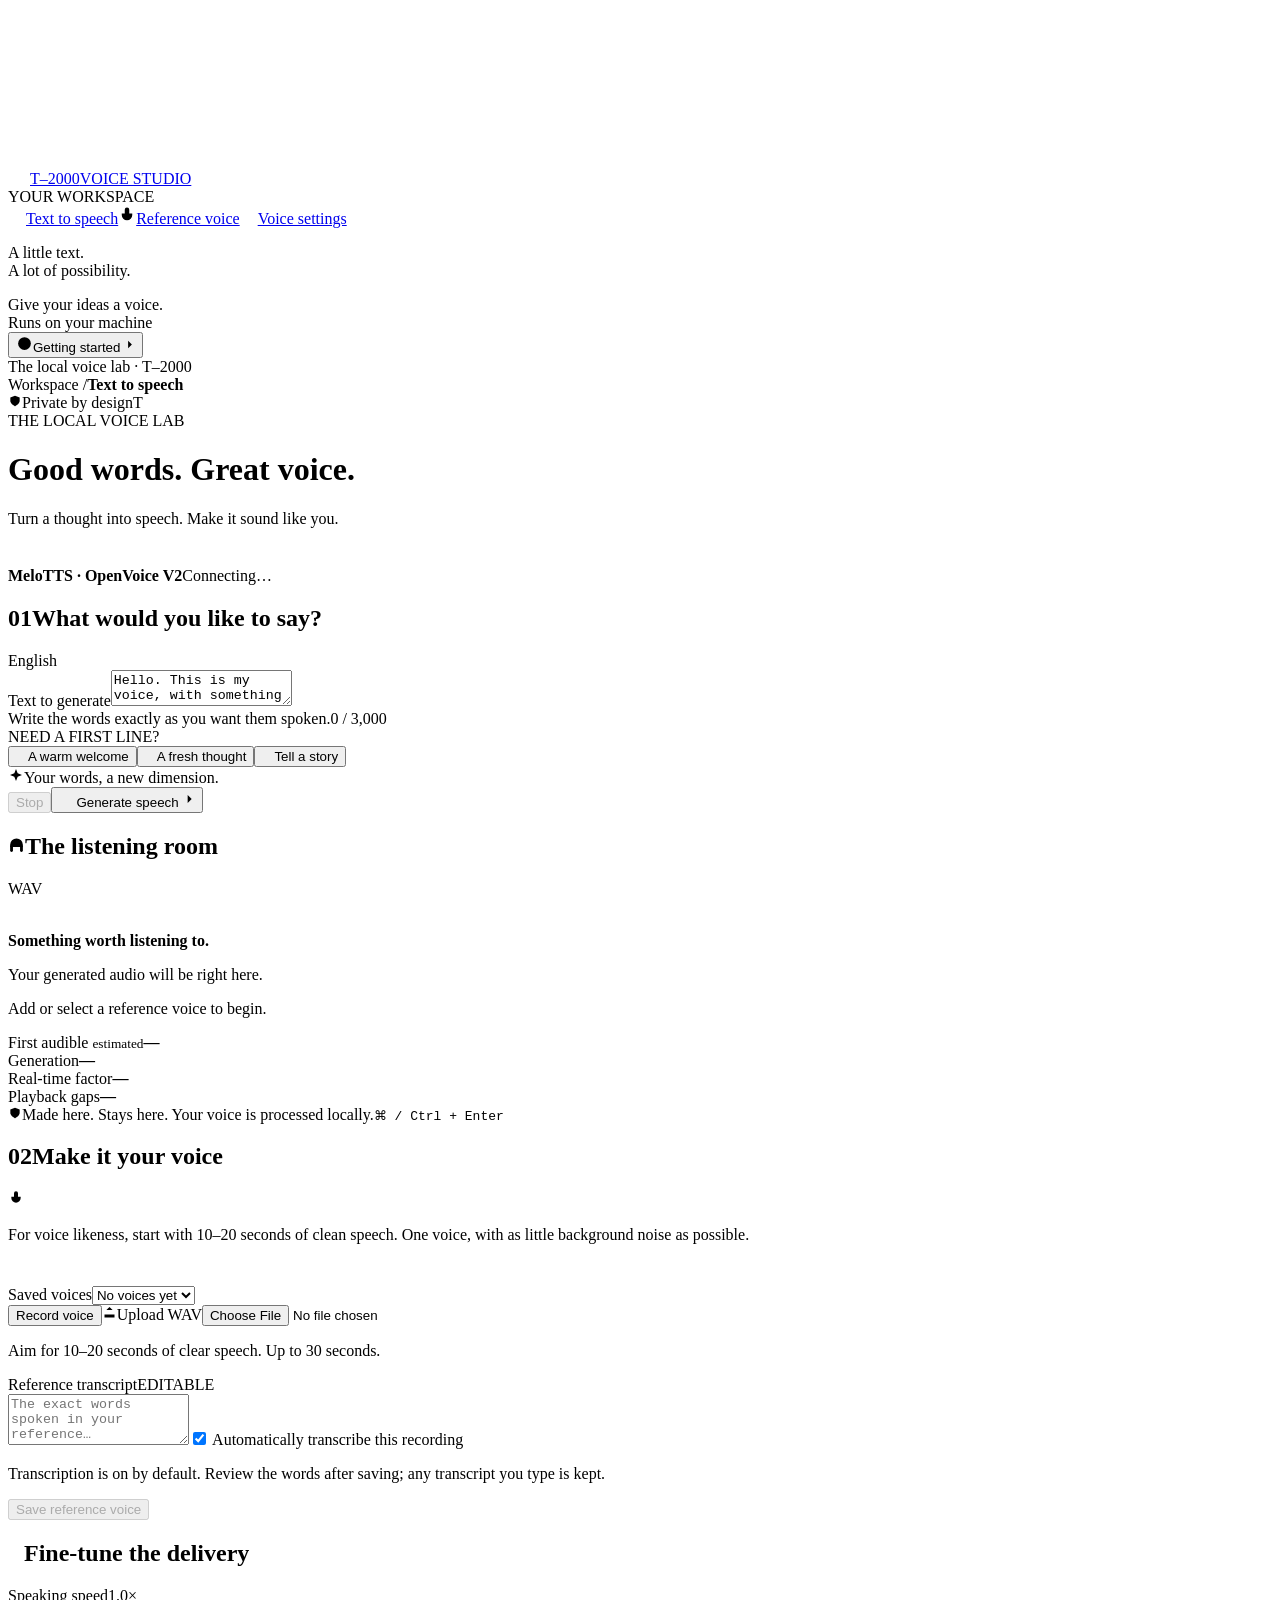
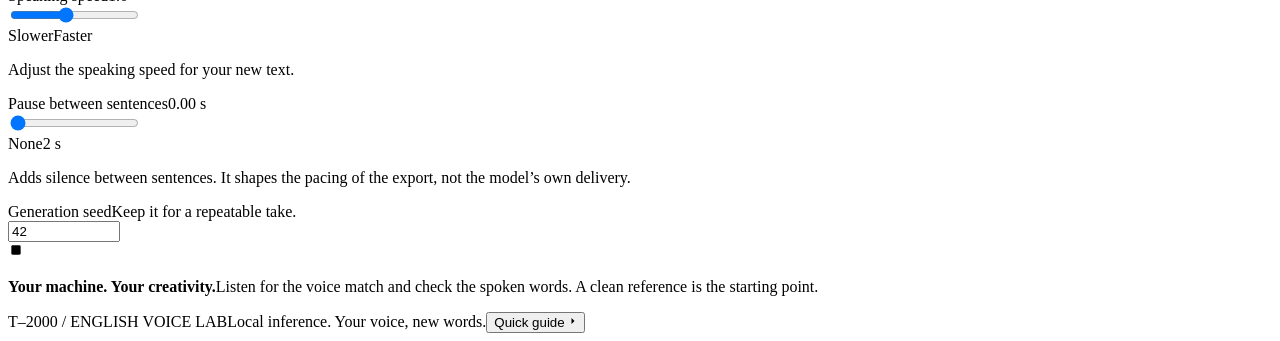
==== commit 5db22a2a: "Make the Docker studio self-contained for 16 GB CUDA GPUs `docker compose up -d --build` now brings " ====
--- a/src/t2000/static/index.html
+++ b/src/t2000/static/index.html
@@ -60,7 +60,7 @@
                   <p id="cleanup-status" class="cleanup-help" role="status" aria-live="polite">Preview your changes before saving.</p>
                 </fieldset><label class="field-label" for="voice-name">Voice name</label><input id="voice-name" type="text" maxlength="80" placeholder="My voice" autocomplete="off"></div><div id="transcript-section"><div class="transcript-heading"><label for="reference-transcript">Reference transcript</label><span>EDITABLE</span></div><textarea id="reference-transcript" class="transcript-input" rows="3" maxlength="4000" placeholder="The exact words spoken in your reference…"></textarea><label id="transcribe-label" class="checkbox-label"><input id="auto-transcribe" type="checkbox" checked> Automatically transcribe this recording</label><p id="transcript-status" class="transcript-help" role="status">Transcription is on by default. Review the words after saving; any transcript you type is kept.</p></div><button id="save-reference" type="button" class="ui-button ui-button-default full-width" disabled>Save reference voice</button><div class="reference-tools"><button id="save-transcript" type="button" class="text-button" hidden>Save transcript</button><button id="prepare-voice" type="button" class="text-button" hidden>Prepare voice for generation</button></div><div id="reference-summary" class="reference-summary" hidden></div></div>
             </section>
-            <section class="panel settings-panel" id="settings" aria-labelledby="settings-title"><div class="panel-heading"><h2 id="settings-title"><svg class="icon" width="16" height="16"><use href="#icon-settings"/></svg>Fine-tune the delivery</h2></div><div class="settings-body"><div id="engine-field" class="engine-field" hidden><label for="voice-engine">Voice engine</label><select id="voice-engine" aria-describedby="engine-help"><option value="melo-openvoice-v2">Melo/OpenVoice · Fast</option></select><p id="engine-help" class="delivery-help">Compare each engine with your recording. Changing engines keeps your saved voices.</p></div><p id="delivery-planner-status" class="planner-hint" hidden>Context-aware phrasing</p><div class="range-label"><label id="speech-speed-label" for="speech-speed">Speaking speed</label><output id="speed-value" for="speech-speed">1.0×</output></div><input id="speech-speed" type="range" min="0.7" max="1.4" step="0.05" value="1" aria-describedby="speech-speed-help"><div class="range-captions"><span>Slower</span><span>Faster</span></div><p id="speech-speed-help" class="delivery-help">Adjust the speaking speed for your new text.</p><div class="seed-field"><div><label for="speech-seed">Generation seed</label><span>Keep it for a repeatable take.</span></div><input id="speech-seed" type="number" min="0" max="4294967295" step="1" value="42"></div></div></section>
+            <section class="panel settings-panel" id="settings" aria-labelledby="settings-title"><div class="panel-heading"><h2 id="settings-title"><svg class="icon" width="16" height="16"><use href="#icon-settings"/></svg>Fine-tune the delivery</h2></div><div class="settings-body"><div id="engine-field" class="engine-field" hidden><label for="voice-engine">Voice engine</label><select id="voice-engine" aria-describedby="engine-help"><option value="melo-openvoice-v2">Melo/OpenVoice · Fast</option></select><p id="engine-help" class="delivery-help">Compare each engine with your recording. Changing engines keeps your saved voices.</p></div><p id="delivery-planner-status" class="planner-hint" hidden>Context-aware phrasing</p><div class="range-label"><label id="speech-speed-label" for="speech-speed">Speaking speed</label><output id="speed-value" for="speech-speed">1.0×</output></div><input id="speech-speed" type="range" min="0.7" max="1.4" step="0.05" value="1" aria-describedby="speech-speed-help"><div class="range-captions"><span>Slower</span><span>Faster</span></div><p id="speech-speed-help" class="delivery-help">Adjust the speaking speed for your new text.</p><div class="range-label"><label for="sentence-gap">Pause between sentences</label><output id="sentence-gap-value" for="sentence-gap">0.00 s</output></div><input id="sentence-gap" type="range" min="0" max="2" step="0.05" value="0" aria-describedby="sentence-gap-help"><div class="range-captions"><span>None</span><span>2 s</span></div><p id="sentence-gap-help" class="delivery-help">Adds silence between sentences. It shapes the pacing of the export, not the model’s own delivery.</p><div class="seed-field"><div><label for="speech-seed">Generation seed</label><span>Keep it for a repeatable take.</span></div><input id="speech-seed" type="number" min="0" max="4294967295" step="1" value="42"></div></div></section>
             <div class="device-note"><svg class="icon" width="16" height="16"><use href="#icon-cpu"/></svg><p><strong>Your machine. Your creativity.</strong><span>Listen for the voice match and check the spoken words. A clean reference is the starting point.</span></p></div>
           </div>
         </div>
